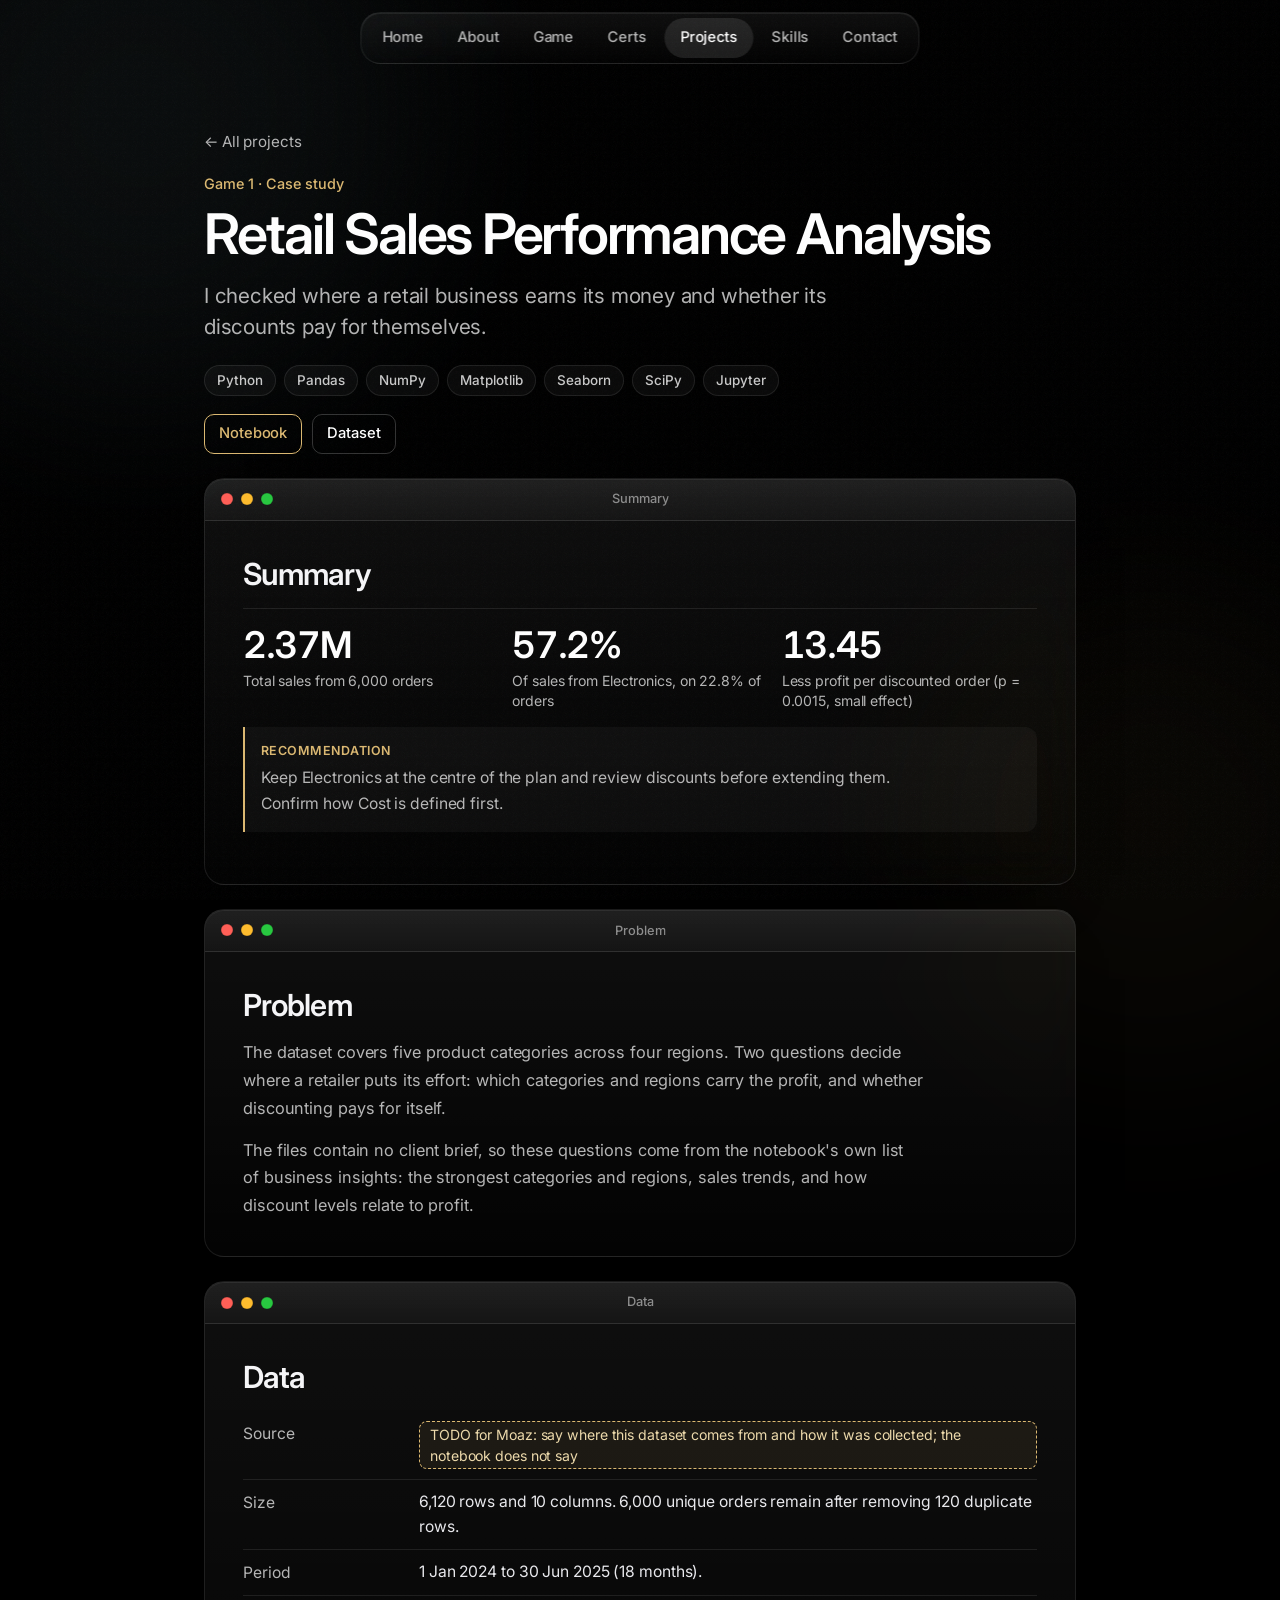
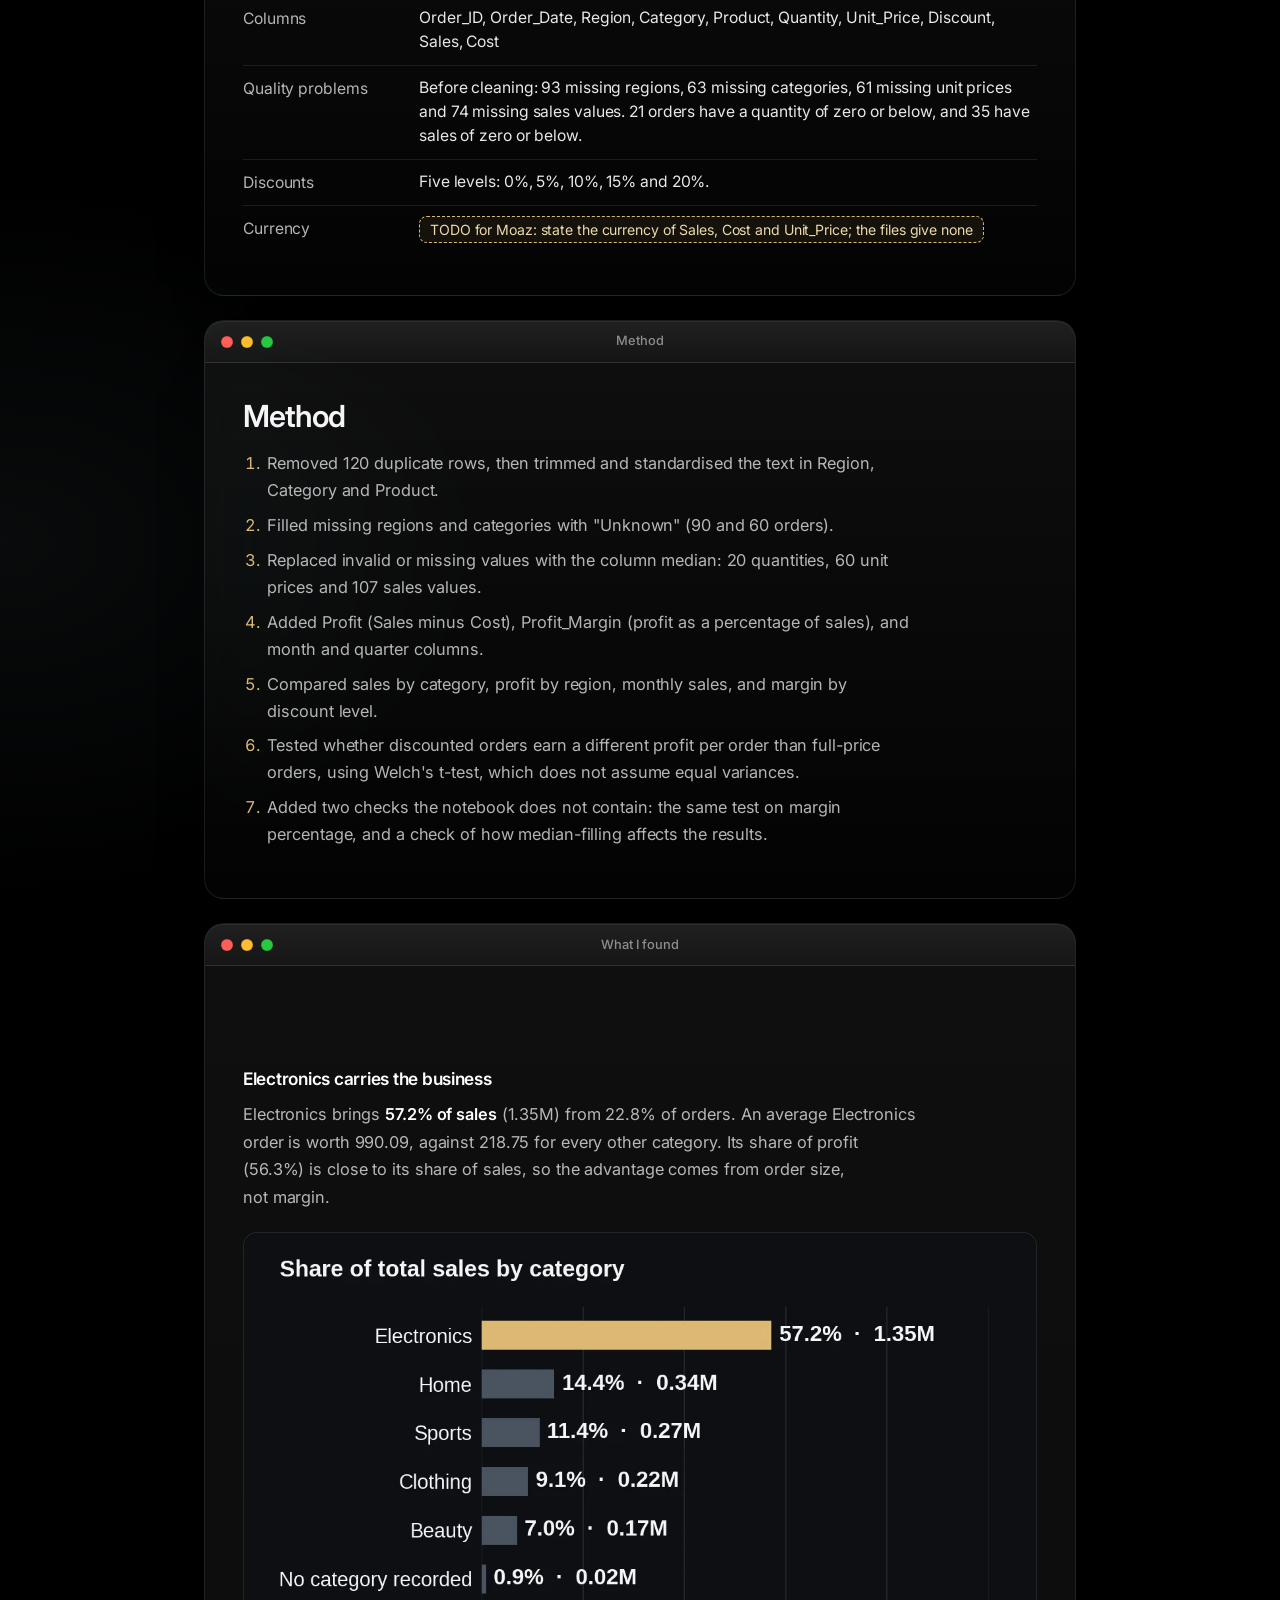
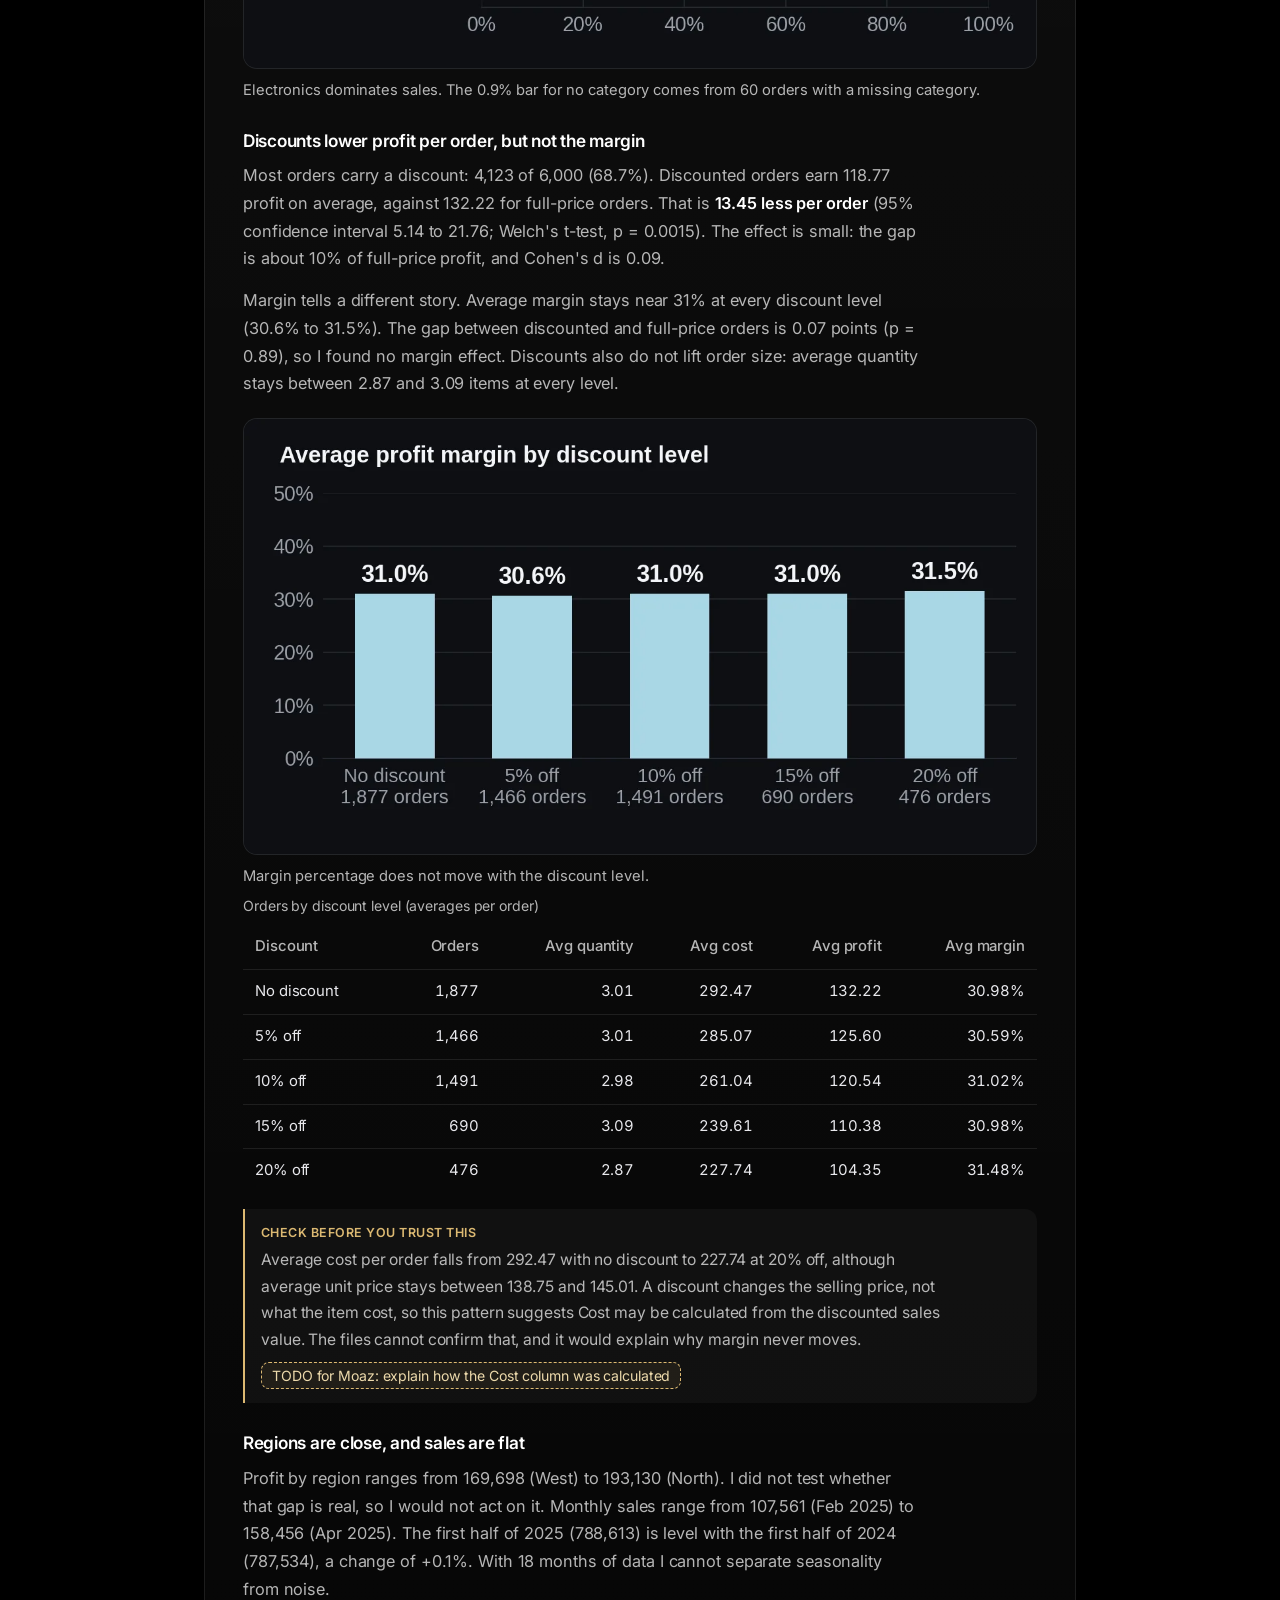
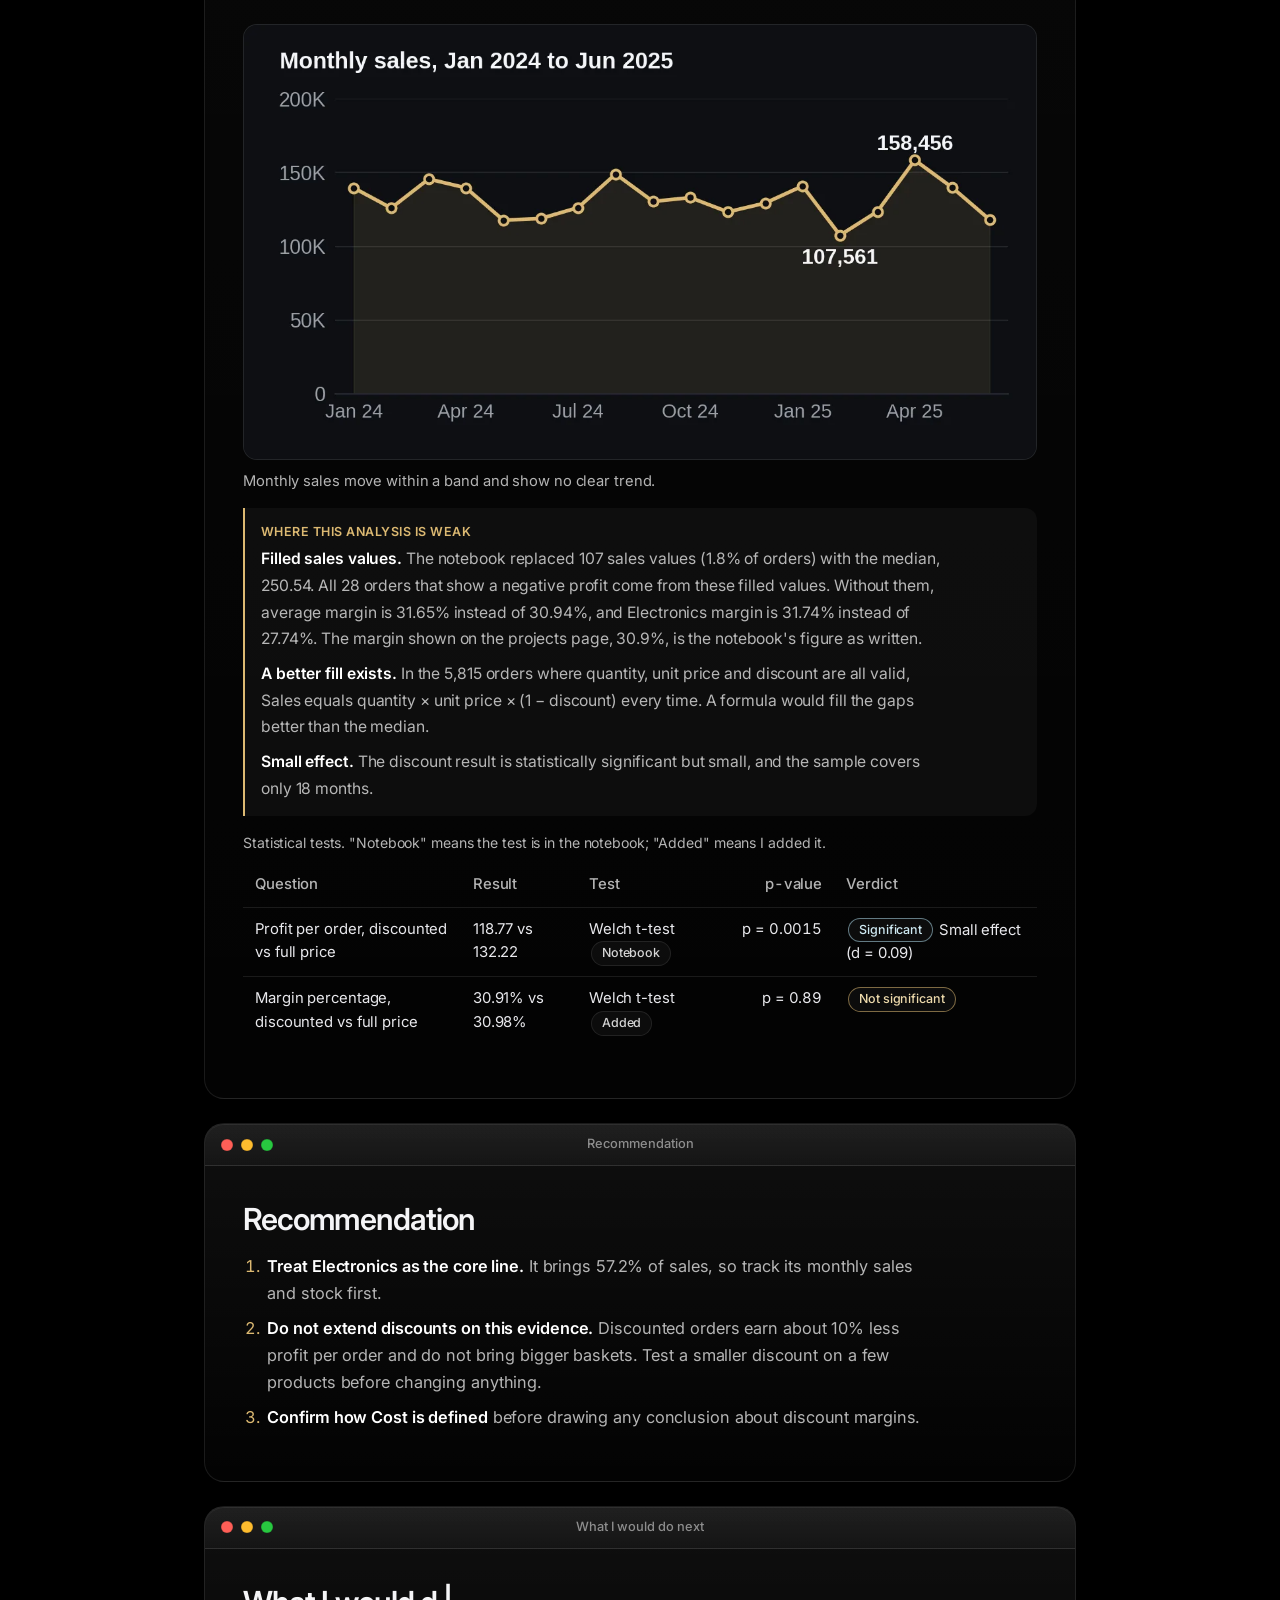
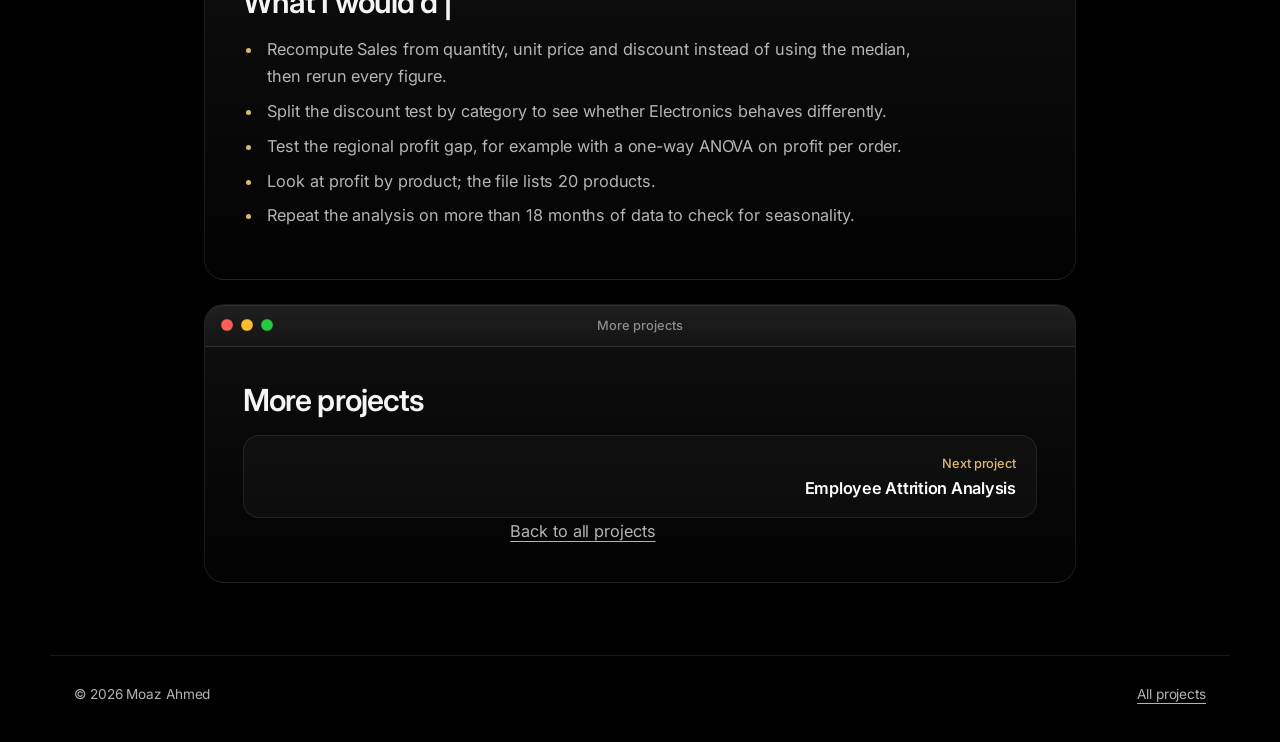
==== projects/01-retail-sales-performance-analysis/analysis.html @ f49a594f "Add files via upload" ====
<!DOCTYPE html>
<html lang="en">
<head>
<meta charset="utf-8">
<meta name="viewport" content="width=device-width, initial-scale=1, viewport-fit=cover">
<title>Retail Sales Performance Analysis | Moaz Ahmed</title>
<meta name="description" content="Case study: Retail Sales Performance Analysis. I checked where a retail business earns its money and whether its discounts pay for themselves.">
<meta name="theme-color" content="#000000">
<link rel="icon" href="data:image/svg+xml,<svg xmlns=%22http://www.w3.org/2000/svg%22 viewBox=%220 0 100 100%22><text y=%22.9em%22 font-size=%2290%22>♚</text></svg>">
<link rel="preconnect" href="https://fonts.googleapis.com"><link rel="preconnect" href="https://fonts.gstatic.com" crossorigin>
<link href="https://fonts.googleapis.com/css2?family=Inter:wght@400;500;600&display=swap" rel="stylesheet">
<link rel="stylesheet" href="../../assets/css/style.css?v=12"><link rel="stylesheet" href="../../assets/css/enhance.css?v=12"><link rel="stylesheet" href="../../assets/css/premium.css?v=12"><link rel="stylesheet" href="../../assets/css/projects.css?v=12">
</head>
<body class="cs-page">
<a class="skip" href="#main">Skip to content</a>
<div class="orb o1"></div><div class="orb o2"></div>
<nav class="glass" aria-label="Sections"><a href="../../index.html#top">Home</a><a href="../../index.html#about">About</a><a href="../../index.html#game">Game</a><a href="../../index.html#certs">Certs</a><a class="on" href="../../index.html#projects">Projects</a><a href="../../index.html#skills">Skills</a><a href="../../index.html#contact">Contact</a></nav>
<main id="main">
<section class="cs cs-head">
<a class="back" href="../../index.html#projects">← All projects</a>
<span class="mv">Game 1 · Case study</span>
<h1>Retail Sales Performance Analysis</h1>
<p class="lede">I checked where a retail business earns its money and whether its discounts pay for themselves.</p>
<div class="pills tools"><span class="pill">Python</span><span class="pill">Pandas</span><span class="pill">NumPy</span><span class="pill">Matplotlib</span><span class="pill">Seaborn</span><span class="pill">SciPy</span><span class="pill">Jupyter</span></div>
<div class="links"><a href="analysis.ipynb" download>Notebook</a><a href="data.csv" download="retail_sales_data.csv">Dataset</a></div>
</section>
<section class="cs"><div class="glass cs-panel" data-title="Summary"><h2>Summary</h2><div class="stats3"><div><b>2.37M</b><span>Total sales from 6,000 orders</span></div><div><b>57.2%</b><span>Of sales from Electronics, on 22.8% of orders</span></div><div><b>13.45</b><span>Less profit per discounted order (p = 0.0015, small effect)</span></div></div><div class="callout"><span class="lab">Recommendation</span><p>Keep Electronics at the centre of the plan and review discounts before extending them. Confirm how Cost is defined first.</p></div></div></section><section class="cs"><div class="glass cs-panel" data-title="Problem"><h2>Problem</h2>
<p>The dataset covers five product categories across four regions. Two questions decide where a retailer puts its effort: which categories and regions carry the profit, and whether discounting pays for itself.</p>
<p>The files contain no client brief, so these questions come from the notebook's own list of business insights: the strongest categories and regions, sales trends, and how discount levels relate to profit.</p></div></section><section class="cs"><div class="glass cs-panel" data-title="Data"><h2>Data</h2><dl class='facts'><dt>Source</dt><dd><span class="todo">TODO for Moaz: say where this dataset comes from and how it was collected; the notebook does not say</span></dd><dt>Size</dt><dd>6,120 rows and 10 columns. 6,000 unique orders remain after removing 120 duplicate rows.</dd><dt>Period</dt><dd>1 Jan 2024 to 30 Jun 2025 (18 months).</dd><dt>Columns</dt><dd>Order_ID, Order_Date, Region, Category, Product, Quantity, Unit_Price, Discount, Sales, Cost</dd><dt>Quality problems</dt><dd>Before cleaning: 93 missing regions, 63 missing categories, 61 missing unit prices and 74 missing sales values. 21 orders have a quantity of zero or below, and 35 have sales of zero or below.</dd><dt>Discounts</dt><dd>Five levels: 0%, 5%, 10%, 15% and 20%.</dd><dt>Currency</dt><dd><span class="todo">TODO for Moaz: state the currency of Sales, Cost and Unit_Price; the files give none</span></dd></dl></div></section><section class="cs"><div class="glass cs-panel" data-title="Method"><h2>Method</h2><ol><li>Removed 120 duplicate rows, then trimmed and standardised the text in Region, Category and Product.</li><li>Filled missing regions and categories with "Unknown" (90 and 60 orders).</li><li>Replaced invalid or missing values with the column median: 20 quantities, 60 unit prices and 107 sales values.</li><li>Added Profit (Sales minus Cost), Profit_Margin (profit as a percentage of sales), and month and quarter columns.</li><li>Compared sales by category, profit by region, monthly sales, and margin by discount level.</li><li>Tested whether discounted orders earn a different profit per order than full-price orders, using Welch's t-test, which does not assume equal variances.</li><li>Added two checks the notebook does not contain: the same test on margin percentage, and a check of how median-filling affects the results.</li></ol></div></section><section class="cs"><div class="glass cs-panel" data-title="What I found"><h2>What I found</h2>
<h3>Electronics carries the business</h3>
<p>Electronics brings <strong>57.2% of sales</strong> (1.35M) from 22.8% of orders. An average Electronics order is worth 990.09, against 218.75 for every other category. Its share of profit (56.3%) is close to its share of sales, so the advantage comes from order size, not margin.</p>
<figure class="shot"><img src="../../assets/img/projects/retail-sales/sales-by-category.webp" width="1200" height="660" alt="Horizontal bar chart of share of total sales by category: Electronics 57.2%, Home 14.4%, Sports 11.4%, Clothing 9.1%, Beauty 7.0%, no category recorded 0.9%." loading="lazy"><figcaption>Electronics dominates sales. The 0.9% bar for no category comes from 60 orders with a missing category.</figcaption></figure>
<h3>Discounts lower profit per order, but not the margin</h3>
<p>Most orders carry a discount: 4,123 of 6,000 (68.7%). Discounted orders earn 118.77 profit on average, against 132.22 for full-price orders. That is <strong>13.45 less per order</strong> (95% confidence interval 5.14 to 21.76; Welch's t-test, p = 0.0015). The effect is small: the gap is about 10% of full-price profit, and Cohen's d is 0.09.</p>
<p>Margin tells a different story. Average margin stays near 31% at every discount level (30.6% to 31.5%). The gap between discounted and full-price orders is 0.07 points (p = 0.89), so I found no margin effect. Discounts also do not lift order size: average quantity stays between 2.87 and 3.09 items at every level.</p>
<figure class="shot"><img src="../../assets/img/projects/retail-sales/margin-by-discount.webp" width="1200" height="660" alt="Bar chart of average profit margin by discount level, all close to 31%: no discount 31.0%, 5% off 30.6%, 10% off 31.0%, 15% off 31.0%, 20% off 31.5%." loading="lazy"><figcaption>Margin percentage does not move with the discount level.</figcaption></figure>
<div class="tw"><table><caption>Orders by discount level (averages per order)</caption><thead><tr><th class="">Discount</th><th class="n">Orders</th><th class="n">Avg quantity</th><th class="n">Avg cost</th><th class="n">Avg profit</th><th class="n">Avg margin</th></tr></thead><tbody><tr><td class="">No discount</td><td class="n">1,877</td><td class="n">3.01</td><td class="n">292.47</td><td class="n">132.22</td><td class="n">30.98%</td></tr><tr><td class="">5% off</td><td class="n">1,466</td><td class="n">3.01</td><td class="n">285.07</td><td class="n">125.60</td><td class="n">30.59%</td></tr><tr><td class="">10% off</td><td class="n">1,491</td><td class="n">2.98</td><td class="n">261.04</td><td class="n">120.54</td><td class="n">31.02%</td></tr><tr><td class="">15% off</td><td class="n">690</td><td class="n">3.09</td><td class="n">239.61</td><td class="n">110.38</td><td class="n">30.98%</td></tr><tr><td class="">20% off</td><td class="n">476</td><td class="n">2.87</td><td class="n">227.74</td><td class="n">104.35</td><td class="n">31.48%</td></tr></tbody></table></div>
<div class="callout"><span class="lab">Check before you trust this</span><p>Average cost per order falls from 292.47 with no discount to 227.74 at 20% off, although average unit price stays between 138.75 and 145.01. A discount changes the selling price, not what the item cost, so this pattern suggests Cost may be calculated from the discounted sales value. The files cannot confirm that, and it would explain why margin never moves.</p><p><span class="todo">TODO for Moaz: explain how the Cost column was calculated</span></p></div>
<h3>Regions are close, and sales are flat</h3>
<p>Profit by region ranges from 169,698 (West) to 193,130 (North). I did not test whether that gap is real, so I would not act on it. Monthly sales range from 107,561 (Feb 2025) to 158,456 (Apr 2025). The first half of 2025 (788,613) is level with the first half of 2024 (787,534), a change of +0.1%. With 18 months of data I cannot separate seasonality from noise.</p>
<figure class="shot"><img src="../../assets/img/projects/retail-sales/monthly-sales.webp" width="1200" height="660" alt="Line chart of monthly sales from January 2024 to June 2025. Sales move between 107,561 in February 2025 and 158,456 in April 2025, with no steady upward or downward trend." loading="lazy"><figcaption>Monthly sales move within a band and show no clear trend.</figcaption></figure>
<div class="callout"><span class="lab">Where this analysis is weak</span><p><strong>Filled sales values.</strong> The notebook replaced 107 sales values (1.8% of orders) with the median, 250.54. All 28 orders that show a negative profit come from these filled values. Without them, average margin is 31.65% instead of 30.94%, and Electronics margin is 31.74% instead of 27.74%. The margin shown on the projects page, 30.9%, is the notebook's figure as written.</p><p><strong>A better fill exists.</strong> In the 5,815 orders where quantity, unit price and discount are all valid, Sales equals quantity × unit price × (1 − discount) every time. A formula would fill the gaps better than the median.</p><p><strong>Small effect.</strong> The discount result is statistically significant but small, and the sample covers only 18 months.</p></div>
<div class="tw"><table><caption>Statistical tests. "Notebook" means the test is in the notebook; "Added" means I added it.</caption><thead><tr><th>Question</th><th>Result</th><th>Test</th><th class="n">p-value</th><th>Verdict</th></tr></thead><tbody><tr><td>Profit per order, discounted vs full price</td><td>118.77 vs 132.22</td><td>Welch t-test <span class='badge'>Notebook</span></td><td class='n'>p = 0.0015</td><td><span class="badge ok">Significant</span> Small effect (d = 0.09)</td></tr><tr><td>Margin percentage, discounted vs full price</td><td>30.91% vs 30.98%</td><td>Welch t-test <span class='badge'>Added</span></td><td class='n'>p = 0.89</td><td><span class="badge no">Not significant</span> </td></tr></tbody></table></div></div></section><section class="cs"><div class="glass cs-panel" data-title="Recommendation"><h2>Recommendation</h2><ol><li><strong>Treat Electronics as the core line.</strong> It brings 57.2% of sales, so track its monthly sales and stock first.</li><li><strong>Do not extend discounts on this evidence.</strong> Discounted orders earn about 10% less profit per order and do not bring bigger baskets. Test a smaller discount on a few products before changing anything.</li><li><strong>Confirm how Cost is defined</strong> before drawing any conclusion about discount margins.</li></ol></div></section><section class="cs"><div class="glass cs-panel" data-title="What I would do next"><h2>What I would do next</h2><ul><li>Recompute Sales from quantity, unit price and discount instead of using the median, then rerun every figure.</li><li>Split the discount test by category to see whether Electronics behaves differently.</li><li>Test the regional profit gap, for example with a one-way ANOVA on profit per order.</li><li>Look at profit by product; the file lists 20 products.</li><li>Repeat the analysis on more than 18 months of data to check for seasonality.</li></ul></div></section><section class="cs"><div class="glass cs-panel" data-title="More projects"><h2>More projects</h2><div class="pn"><a class="next solo" href="../02-employee-attrition-analysis/analysis.html"><small>Next project</small><b>Employee Attrition Analysis</b></a></div><p class="pn-all"><a href="../../index.html#projects">Back to all projects</a></p></div></section></main>
<footer><span>© 2026 Moaz Ahmed</span><a href="../../index.html#projects">All projects</a></footer>
<script src="../../assets/js/premium.js?v=12"></script>
<script src="../../assets/js/windows.js?v=12"></script>
</body>
</html>
---- assets/css/style.css ----
﻿:root{--cy:#06b6d4;--go:#f59e0b;--tx:#fff;--mut:rgba(255,255,255,.62);box-sizing:border-box;color-scheme:dark;padding-top:env(safe-area-inset-top,0px);padding-bottom:env(safe-area-inset-bottom,0px)}
*,*::before,*::after{box-sizing:inherit}
html{scroll-behavior:smooth;scroll-padding-top:90px}
body{margin:0;background:#000;color:var(--tx);font-family:'Space Grotesk','Segoe UI',system-ui,sans-serif;line-height:1.6;overflow-x:hidden}
a{color:inherit}
:focus-visible{outline:2px solid var(--cy);outline-offset:3px}
.orb{position:fixed;border-radius:50%;filter:blur(110px);opacity:.28;z-index:-1;pointer-events:none}
.o1{width:46vmax;height:46vmax;background:var(--cy);top:-14vmax;left:-12vmax;animation:drift 22s ease-in-out infinite alternate}
.o2{width:40vmax;height:40vmax;background:var(--go);bottom:-14vmax;right:-10vmax;opacity:.2;animation:drift 26s ease-in-out infinite alternate-reverse}
@keyframes drift{to{transform:translate(9vmax,7vmax) scale(1.15)}}
.glass{background:rgba(255,255,255,.03);-webkit-backdrop-filter:blur(16px);backdrop-filter:blur(16px);border:1px solid rgba(255,255,255,.1);border-radius:16px}
nav{position:fixed;top:calc(12px + env(safe-area-inset-top,0px));left:50%;transform:translateX(-50%);z-index:10;display:flex;gap:4px;padding:6px;max-width:calc(100% - 20px);overflow-x:auto}
nav a{text-decoration:none;font-size:.9rem;padding:8px 14px;border-radius:10px;color:var(--mut);white-space:nowrap;transition:background .2s,color .2s}
nav a:hover{background:rgba(255,255,255,.08);color:#fff}
section{max-width:1100px;margin:0 auto;padding:110px 20px 30px}
h2{font-size:clamp(1.8rem,4vw,2.6rem);margin:0 0 28px;font-weight:700}
.gold{background:linear-gradient(100deg,#fff3c4,var(--go) 45%,#b45309);-webkit-background-clip:text;background-clip:text;color:transparent}
.cyan{background:linear-gradient(100deg,#e0fbff,var(--cy) 50%,#0e7490);-webkit-background-clip:text;background-clip:text;color:transparent}
/* hero */
#top{min-height:100vh;min-height:100svh;display:grid;grid-template-columns:1.1fr .9fr;align-items:center;gap:20px}
h1{font-size:clamp(2.2rem,5.4vw,4.2rem);line-height:1.08;margin:0 0 18px;font-weight:700;letter-spacing:-.02em}
h1 small{display:block;font-size:.42em;font-weight:400;color:var(--mut);letter-spacing:0;margin-top:14px;line-height:1.4}
.sub{color:var(--mut);max-width:46ch;margin:0 0 30px}
.btns{display:flex;gap:14px;flex-wrap:wrap}
.btn{position:relative;overflow:hidden;display:inline-block;text-decoration:none;padding:14px 26px;border-radius:14px;font-weight:500;background:rgba(255,255,255,.04);-webkit-backdrop-filter:blur(16px);backdrop-filter:blur(16px);border:1px solid var(--cy);box-shadow:0 0 22px rgba(6,182,212,.35);transition:box-shadow .25s,transform .25s;cursor:pointer;color:#fff;font:inherit;font-weight:500}
.btn.g{border-color:var(--go);box-shadow:0 0 22px rgba(245,158,11,.35)}
.btn:hover{transform:translateY(-2px);box-shadow:0 0 34px rgba(6,182,212,.6)}
.btn.g:hover{box-shadow:0 0 34px rgba(245,158,11,.6)}
.rip{position:absolute;border-radius:50%;background:rgba(255,255,255,.35);transform:scale(0);animation:rip .6s ease-out forwards;pointer-events:none}
@keyframes rip{to{transform:scale(4);opacity:0}}
.stage{height:min(440px,80vw);perspective:900px;display:grid;place-items:center}
.obj{position:relative;width:180px;height:180px;transform-style:preserve-3d;animation:spin 16s linear infinite}
@keyframes spin{from{transform:rotateX(-18deg) rotateY(0)}to{transform:rotateX(-18deg) rotateY(360deg)}}
.fc{position:absolute;inset:0;border:1px solid rgba(6,182,212,.7);background:linear-gradient(135deg,rgba(6,182,212,.08),transparent);box-shadow:inset 0 0 30px rgba(6,182,212,.25),0 0 20px rgba(6,182,212,.15);background-image:linear-gradient(rgba(6,182,212,.25) 1px,transparent 1px),linear-gradient(90deg,rgba(6,182,212,.25) 1px,transparent 1px);background-size:30px 30px}
.fc:nth-child(1){transform:translateZ(90px)}.fc:nth-child(2){transform:rotateY(180deg) translateZ(90px)}.fc:nth-child(3){transform:rotateY(90deg) translateZ(90px)}.fc:nth-child(4){transform:rotateY(-90deg) translateZ(90px)}.fc:nth-child(5){transform:rotateX(90deg) translateZ(90px)}.fc:nth-child(6){transform:rotateX(-90deg) translateZ(90px)}
.k{position:absolute;inset:0;display:grid;place-items:center;font-size:150px;line-height:1;color:var(--go);text-shadow:0 0 30px rgba(245,158,11,.8);animation:bob 4s ease-in-out infinite}
.k:nth-of-type(n){}
.k.a{transform:translateZ(-8px)}.k.b{transform:translateZ(0)}.k.c{transform:translateZ(8px)}
.k.a,.k.c{opacity:.55}
.ring{position:absolute;left:-60px;top:-60px;width:300px;height:300px;border-radius:50%;border:2px solid var(--go);box-shadow:0 0 20px rgba(245,158,11,.5),inset 0 0 20px rgba(245,158,11,.3);transform:rotateX(75deg) translateZ(-10px)}
.ring.two{left:-30px;top:-30px;width:240px;height:240px;border-color:var(--cy);box-shadow:0 0 20px rgba(6,182,212,.5);transform:rotateY(70deg)}
@keyframes bob{50%{translate:0 -10px}}
/* about */
.about{padding:38px;display:grid;grid-template-columns:1fr 1fr;gap:34px}
.about p{margin:0 0 14px;color:var(--mut)}
.about strong{color:#fff;font-weight:500}
.stats{display:grid;gap:14px;align-content:start}
.stat{padding:16px 18px;border-left:2px solid var(--go);background:rgba(255,255,255,.03);border-radius:0 12px 12px 0}
.stat b{display:block;font-weight:500}.stat span{color:var(--mut);font-size:.92rem}
/* cert */
.certs{display:grid;grid-template-columns:repeat(auto-fit,minmax(290px,1fr));gap:22px}
.tilt{transform-style:preserve-3d;transition:transform .15s ease-out;will-change:transform;position:relative;overflow:hidden}
.tilt.leave{transition:transform .5s ease}
.tilt::after{content:"";position:absolute;inset:0;pointer-events:none;background:radial-gradient(circle at var(--mx,50%) var(--my,50%),rgba(255,255,255,.16),transparent 55%);opacity:0;transition:opacity .3s}
.tilt:hover::after{opacity:1}
.holo{padding:30px;min-height:230px}
.holo::before{content:"";position:absolute;inset:0;background:conic-gradient(from var(--ang,0deg) at var(--mx,50%) var(--my,50%),rgba(6,182,212,.22),rgba(245,158,11,.22),rgba(217,70,239,.18),rgba(6,182,212,.22));mix-blend-mode:screen;opacity:.75;pointer-events:none}
.holo>*{position:relative;transform:translateZ(30px)}
.holo h3{margin:10px 0 6px;font-size:1.4rem}.holo p{margin:0 0 14px;color:var(--mut)}
.seal{font-size:2.2rem}
.tag{display:inline-block;font-size:.8rem;padding:3px 12px;border-radius:99px;border:1px solid rgba(255,255,255,.25)}
/* projects */
.grid{display:grid;grid-template-columns:repeat(auto-fit,minmax(300px,1fr));gap:24px;perspective:1200px}
.card{padding:26px;display:flex;flex-direction:column;gap:12px}
.card>*{transform:translateZ(24px)}
.card h3{margin:0;font-size:1.25rem}.card p{margin:0;color:var(--mut);font-size:.95rem;flex:1}
.mv{font-size:.85rem;color:var(--go)}
.pills{display:flex;flex-wrap:wrap;gap:8px}
.pill{font-size:.78rem;padding:4px 12px;border-radius:99px;color:#a5f3fc;border:1px solid rgba(6,182,212,.6);box-shadow:0 0 12px rgba(6,182,212,.35),inset 0 0 8px rgba(6,182,212,.15)}
.links{display:flex;gap:16px;font-size:.92rem}
.links a{color:var(--go);text-underline-offset:4px}
.pj{grid-template-columns:repeat(auto-fit,minmax(min(100%,440px),1fr))}
.hero-kpi{display:flex;align-items:baseline;gap:12px}.hero-kpi b{font-size:2.6rem;line-height:1;font-weight:700;background:linear-gradient(100deg,#fff3c4,var(--go));-webkit-background-clip:text;background-clip:text;color:transparent}.hero-kpi span{color:var(--mut);font-size:.9rem}
.mini{display:grid;grid-template-columns:repeat(3,1fr);gap:8px;padding:12px 0;border-block:1px solid rgba(255,255,255,.08)}.mini div{display:grid}.mini b{font-weight:500}.mini span{font-size:.75rem;color:var(--mut)}
.metrics{display:flex;gap:12px;margin-top:30px;flex-wrap:wrap}.metrics .glass{padding:12px 18px;display:grid;min-width:130px}.metrics b{font-size:1.5rem;line-height:1.2}.metrics span{font-size:.78rem;color:var(--mut)}
#bar{position:fixed;top:0;left:0;height:2px;width:0;background:linear-gradient(90deg,var(--cy),var(--go));z-index:20;box-shadow:0 0 10px var(--cy)}
nav a.on{background:rgba(6,182,212,.14);color:#fff}
.stage canvas{width:100%;height:100%;display:block}.stage.three .obj{display:none}
#spot{position:fixed;width:640px;height:640px;left:0;top:0;margin:-320px 0 0 -320px;background:radial-gradient(circle,rgba(6,182,212,.11),transparent 62%);pointer-events:none;z-index:-1}
.card::before{content:"";position:absolute;inset:0;border-radius:inherit;padding:1px;background:radial-gradient(260px circle at var(--mx,50%) var(--my,50%),var(--cy),rgba(245,158,11,.7) 45%,transparent 75%);-webkit-mask:linear-gradient(#000 0 0) content-box,linear-gradient(#000 0 0);-webkit-mask-composite:xor;mask:linear-gradient(#000 0 0) content-box exclude,linear-gradient(#000 0 0);opacity:0;transition:opacity .3s;pointer-events:none}.card:hover::before{opacity:1}
.chart{display:grid;gap:6px}.chart h4{margin:0 0 2px;font-size:.78rem;font-weight:400;color:var(--mut)}
.bar{display:grid;grid-template-columns:86px 1fr 40px;gap:8px;align-items:center;font-size:.78rem;color:var(--mut)}.bar u{display:block;height:6px;border-radius:9px;background:rgba(255,255,255,.07);text-decoration:none;overflow:hidden}.bar u i{display:block;height:100%;width:0;border-radius:9px;background:linear-gradient(90deg,var(--cy),var(--go));box-shadow:0 0 10px rgba(6,182,212,.6);transition:width 1.1s cubic-bezier(.2,.8,.2,1)}.bar b{color:#fff;font-weight:500;text-align:right}
.marq{overflow:hidden;margin-top:30px;border-block:1px solid rgba(255,255,255,.08);padding:16px 0;-webkit-mask:linear-gradient(90deg,transparent,#000 12%,#000 88%,transparent);mask:linear-gradient(90deg,transparent,#000 12%,#000 88%,transparent)}.track{display:flex;width:max-content;animation:mq 40s linear infinite}.track span{padding:0 22px;color:var(--mut);font-size:1.05rem;white-space:nowrap}.track i{font-style:normal;color:var(--go);margin-left:44px}@keyframes mq{to{transform:translateX(-50%)}}
.bwrap{display:grid;grid-template-columns:1.25fr .75fr;gap:28px;align-items:center}
.bstage{perspective:1200px;padding:40px 0 10px;--rx:38deg;--rz:-20deg}
.board3d{display:grid;grid-template-columns:repeat(8,1fr);aspect-ratio:8/3;width:min(100%,600px);margin:auto;transform:rotateX(var(--rx)) rotateZ(var(--rz));transform-style:preserve-3d;transition:transform .25s ease-out;border:1px solid rgba(255,255,255,.18);box-shadow:0 60px 80px -30px rgba(6,182,212,.35),0 0 0 8px rgba(255,255,255,.03)}
.sqr{position:relative;transform-style:preserve-3d;background:rgba(255,255,255,.012)}.sqr.d{background:rgba(255,255,255,.075)}.sqr.sel{background:rgba(6,182,212,.3);box-shadow:inset 0 0 20px var(--cy)}
.pc{position:absolute;inset:0;display:grid;place-items:center;background:none;border:0;cursor:pointer;font-size:clamp(1.6rem,5.2vw,3.1rem);line-height:1;transform-origin:50% 75%;transform:translateZ(2px) rotateZ(calc(-1*var(--rz))) rotateX(calc(-1*var(--rx)));transition:filter .2s,translate .2s;filter:drop-shadow(0 0 10px currentColor)}.pc:hover,.pc:focus-visible{translate:0 -8px;filter:drop-shadow(0 0 20px currentColor)}
.pc.pa{color:#cbd5e1}.pc.kb{color:var(--cy)}.pc.rq{color:#fde68a}.pc.kg{color:var(--go)}
.binfo{padding:28px}.binfo h3{margin:12px 0 8px;font-size:1.35rem}.binfo p{color:var(--mut);margin:0 0 18px}.leg{list-style:none;padding:0;margin:0 0 14px;display:grid;gap:8px;font-size:.88rem;color:var(--mut)}.leg i{font-style:normal;font-size:1.2rem;margin-right:10px}.binfo small{color:var(--mut)}
@media(max-width:800px){.bwrap{grid-template-columns:1fr}.bar{grid-template-columns:76px 1fr 38px}}
/* skills */
.rank{display:grid;grid-template-columns:110px 1fr;gap:16px;align-items:center;margin-bottom:14px}
.rank h3{margin:0;font-size:1rem;font-weight:500;color:var(--mut)}
.row{display:flex;flex-wrap:wrap;gap:12px}
.sq{flex:1 1 150px;max-width:230px;padding:16px;text-align:center;min-height:104px;display:grid;align-content:center;gap:2px;border-radius:12px}
.sq .p{font-size:2rem;line-height:1;filter:drop-shadow(0 0 10px currentColor)}
.sq span{font-size:.9rem}
.sq.l{background:rgba(255,255,255,.06)}
.pawn .p{color:#cbd5e1}.kn .p{color:var(--cy)}.rk .p{color:#fde68a}.kg .p{color:var(--go)}
.board{perspective:1300px}
.board .in{transform:rotateX(14deg);transform-style:preserve-3d}
/* contact */
.contact{max-width:640px;margin:0 auto;padding:34px}
.f{position:relative;margin-bottom:22px}
.f input,.f textarea{width:100%;background:rgba(255,255,255,.04);border:1px solid rgba(255,255,255,.14);border-radius:12px;padding:20px 14px 8px;color:#fff;font:inherit;resize:vertical}
.f textarea{min-height:120px}
.f label{position:absolute;left:14px;top:14px;color:var(--mut);pointer-events:none;transition:all .18s}
.f input:focus,.f textarea:focus{border-color:var(--cy);outline:none;box-shadow:0 0 0 3px rgba(6,182,212,.2)}
.f input:focus+label,.f input:not(:placeholder-shown)+label,.f textarea:focus+label,.f textarea:not(:placeholder-shown)+label{top:4px;font-size:.72rem;color:var(--cy)}
.soc{display:flex;justify-content:center;gap:22px;margin-top:26px;flex-wrap:wrap}
.soc a{color:var(--mut);text-underline-offset:4px}.soc a:hover{color:var(--go)}
footer{text-align:center;color:var(--mut);padding:50px 20px calc(40px + env(safe-area-inset-bottom,0px));font-size:.85rem}
@media(max-width:800px){#top{grid-template-columns:1fr;padding-top:100px;text-align:left}.about{grid-template-columns:1fr;padding:26px}.rank{grid-template-columns:1fr;gap:8px}.stage{order:-1;height:340px;transform:scale(.8)}}
@media(prefers-reduced-motion:reduce){*{animation:none!important;transition:none!important}}
/* extras */
.pgn{font-size:.82rem;color:var(--go);letter-spacing:.02em;opacity:.9}.pgn b{color:var(--cy);text-shadow:0 0 10px var(--cy)}
.cimg img{width:100%;display:block;border-radius:10px;border:1px solid rgba(255,255,255,.2);margin-bottom:14px;box-shadow:0 14px 34px rgba(0,0,0,.6)}
.links a{transition:color .2s}.links a:hover{color:var(--cy)}

/* v2 */
.skip{position:absolute;left:-999px;top:8px}.skip:focus{left:12px;z-index:30;background:#000;color:#fff;padding:8px 14px;border-radius:8px;border:1px solid var(--cy)}
.tl{font-size:clamp(1.05rem,2.2vw,1.4rem);font-weight:500;margin:0 0 8px}.mut2{color:var(--mut);font-size:.92rem;margin:0 0 16px}
.hl{display:flex;flex-wrap:wrap;gap:22px;margin-top:22px;font-size:.95rem}.hl a,.soc button{color:var(--mut);text-underline-offset:4px;background:none;border:0;font:inherit;cursor:pointer;text-decoration:underline}.hl a:hover,.soc button:hover{color:var(--go)}
.me{width:100%;aspect-ratio:4/3;object-fit:cover;object-position:50% 25%;border-radius:14px;border:1px solid rgba(255,255,255,.15);margin-bottom:18px;display:block}
.holo::before{opacity:.35}.pill{box-shadow:none}.rip,.pgn{display:none}
.links{flex-wrap:wrap;gap:10px}.links a{text-decoration:none;color:#fff;border:1px solid rgba(255,255,255,.2);padding:7px 14px;border-radius:10px;font-size:.88rem}.links a:first-child{border-color:var(--go);color:var(--go)}.links a:hover{border-color:var(--cy);color:var(--cy)}
.mini span,.chart h4,.bar{font-size:.85rem}.bar{grid-template-columns:100px 1fr 44px}
@media(max-width:800px){.stage{order:0;height:230px;transform:none}}
.binfo p { min-height: 48px; }

.binfo { min-height: 290px; }
---- assets/css/enhance.css ----
/* v3 enhancements */
body::after{content:"";position:fixed;inset:0;z-index:40;pointer-events:none;opacity:.035;background-image:url("data:image/svg+xml,%3Csvg xmlns='http://www.w3.org/2000/svg' width='160' height='160'%3E%3Cfilter id='n'%3E%3CfeTurbulence baseFrequency='.9' numOctaves='2'/%3E%3C/filter%3E%3Crect width='160' height='160' filter='url(%23n)'/%3E%3C/svg%3E")}
#bar{min-width:14px}
body.lock{overflow:hidden}
#intro{position:fixed;inset:0;z-index:100;background:#000;display:grid;place-content:center;justify-items:center;gap:6px;transition:opacity .7s,visibility .7s}#intro.out{opacity:0;visibility:hidden}
#intro span{font-size:96px;line-height:1;color:var(--go);text-shadow:0 0 40px var(--go);animation:hop 1.1s cubic-bezier(.3,1.6,.5,1) both}#intro b{font-weight:400;color:var(--mut);letter-spacing:.3em;animation:hin .8s .5s both}
@keyframes hop{from{transform:translate(-90px,50px) scale(.6);opacity:0}to{transform:none;opacity:1}}
@keyframes hin{from{opacity:0;filter:blur(12px);letter-spacing:.14em}to{opacity:1;filter:none}}
#top{position:relative}#top .btns{animation:hin 1s 1.7s both}
.floor{position:absolute;z-index:-1;left:50%;bottom:0;width:130vw;height:58%;margin-left:-65vw;background:repeating-conic-gradient(rgba(6,182,212,.28) 0 25%,rgba(245,158,11,.08) 0 50%) 0 0/90px 90px;transform:perspective(520px) rotateX(64deg);transform-origin:50% 100%;-webkit-mask:linear-gradient(transparent,#000 85%);mask:linear-gradient(transparent,#000 85%);animation:slide 6s linear infinite}
@keyframes slide{to{background-position:0 90px}}
@media(pointer:fine){*{cursor:none!important}}
#cur{position:fixed;left:-18px;top:-18px;width:36px;height:36px;border-radius:50%;border:1.5px solid var(--go);z-index:90;pointer-events:none;opacity:0;transition:opacity .3s,width .2s,height .2s,margin .2s,background .2s}#cur.on{opacity:.9}#cur.big{width:58px;height:58px;margin:-11px 0 0 -11px;background:rgba(245,158,11,.12)}
.mv{font-size:.9rem;letter-spacing:.02em}.mv b{color:var(--cy);font-weight:700}
.gr{display:grid;grid-template-columns:minmax(0,1fr) minmax(0,1fr);gap:clamp(22px,4vw,50px);padding:clamp(20px,3vw,38px);align-items:center}
.gb{display:grid;grid-template-columns:repeat(8,1fr);width:100%;max-width:500px;margin:auto;border-radius:10px;overflow:hidden;box-shadow:0 0 0 1px rgba(255,255,255,.2),0 40px 80px -20px rgba(6,182,212,.4)}
.gs{aspect-ratio:1;display:grid;place-items:center;background:rgba(255,255,255,.07);position:relative}.gs.d{background:rgba(6,182,212,.3)}.gs.lm{box-shadow:inset 0 0 0 100px rgba(245,158,11,.32)}
.gp{font:clamp(1.6rem,5.4vw,3rem)/1 "Segoe UI Symbol","Noto Sans Symbols 2","DejaVu Sans",serif;transition:transform .3s}.gp.w{color:#e0fbff;text-shadow:0 0 14px var(--cy),0 2px 2px #000}.gp.b{color:var(--go);text-shadow:0 0 14px rgba(245,158,11,.8),0 2px 2px #000}
.gt{margin:0 0 6px;font-size:1.05rem}#gc{min-height:3.2em;margin:0 0 14px;color:var(--go)}
.ctl{display:flex;align-items:center;gap:8px}.ctl button{width:46px;height:40px;border-radius:10px;border:1px solid rgba(255,255,255,.2);background:rgba(255,255,255,.05);color:#fff;font-size:1rem;cursor:pointer}.ctl button:hover{border-color:var(--cy);box-shadow:0 0 14px rgba(6,182,212,.4)}#cap{margin-left:auto;color:var(--mut)}
.moves{list-style:none;padding:0;margin:16px 0;display:flex;flex-wrap:wrap;gap:2px 3px;max-height:124px;overflow:auto;font-size:.88rem}.moves .n{color:var(--mut);padding:3px 0 3px 6px}.moves button{font:inherit;color:#fff;background:none;border:0;border-radius:6px;padding:3px 7px;cursor:pointer}.moves button:hover{background:rgba(255,255,255,.08)}.moves button.on{background:var(--go);color:#000;font-weight:700}
.note{color:var(--mut);font-size:.85rem;margin:0}
@media(max-width:800px){.gr{grid-template-columns:1fr}.floor{height:40%}}

.gb .gs{background:var(--l,rgba(255,255,255,.07))}.gb .gs.d{background:var(--d,rgba(6,182,212,.3))}
.gb[data-t=classic]{--l:#eeeed2;--d:#769656}.gb[data-t=walnut]{--l:#f0d9b5;--d:#b58863}
.gb[data-t] .gp.w{color:#fff;text-shadow:0 0 1px #000,0 1px 2px #000}.gb[data-t] .gp.b{color:#141414;text-shadow:0 0 1px rgba(255,255,255,.35)}.gb[data-t] .gs.lm{box-shadow:inset 0 0 0 100px rgba(255,226,80,.45)}
.mg{margin:4px 0 14px}.mgh{display:flex;justify-content:space-between;font-size:.82rem;color:var(--mut);margin-bottom:4px}.mgh b{color:var(--go);font-weight:500}#mg svg{width:100%;height:auto;display:block}
.sw{display:flex;gap:8px;margin:0 0 14px}.sw button{font:inherit;font-size:.8rem;color:var(--mut);background:none;border:1px solid rgba(255,255,255,.18);border-radius:99px;padding:4px 14px;cursor:pointer}.sw button:hover{color:#fff}.sw button.on{color:#000;background:var(--cy);border-color:var(--cy)}
.card p.ins{flex:none;color:#fff;border-left:2px solid var(--cy);padding-left:12px;font-size:.92rem}.ins b{color:var(--cy);font-weight:700;margin-right:6px}

/* v5: 3D world */
#gl{position:fixed;inset:0;width:100%;height:100%;z-index:-2;display:block}
.floor{display:none}.stage{opacity:0;pointer-events:none}
body::before{content:"";position:fixed;inset:0;z-index:-1;pointer-events:none;background:linear-gradient(90deg,rgba(0,0,0,.7),rgba(0,0,0,.12) 62%,transparent),radial-gradient(ellipse at 50% 50%,transparent 55%,rgba(0,0,0,.6))}
.glass{background:rgba(4,10,14,.66)}h2{text-shadow:0 2px 26px #000}.marq{background:rgba(0,0,0,.35)}
#hud{position:fixed;left:20px;bottom:calc(18px + env(safe-area-inset-bottom,0px));z-index:9;pointer-events:none;font-size:.82rem;color:var(--mut);padding:7px 14px;border-radius:99px;border:1px solid rgba(255,255,255,.14);background:rgba(4,10,14,.6);-webkit-backdrop-filter:blur(10px);backdrop-filter:blur(10px)}
@media(max-width:800px){#hud{left:10px;font-size:.75rem}}
---- assets/css/premium.css ----
﻿/* v6 premium layer: loads last, restyles via tokens so nothing else breaks */
:root{--cy:#a9d6e5;--go:#dcb972;--mut:rgba(255,255,255,.58);--line:rgba(255,255,255,.09);--serif:'Instrument Serif',Georgia,'Times New Roman',serif;--sans:'Hanken Grotesk','Space Grotesk',system-ui,sans-serif}
body{font-family:var(--sans);background:radial-gradient(1100px 620px at 80% -8%,rgba(220,185,114,.09),transparent 60%),radial-gradient(900px 600px at 0% 30%,rgba(169,214,229,.05),transparent 60%),#000}
body::after{opacity:.045}
.orb{opacity:.06}.o2{opacity:.04}#spot{background:radial-gradient(circle,rgba(220,185,114,.04),transparent 62%)}
.floor{opacity:.45}
.glass{background:linear-gradient(180deg,rgba(255,255,255,.06),rgba(255,255,255,.012));border:1px solid var(--line);border-radius:24px;backdrop-filter:blur(24px) saturate(150%);-webkit-backdrop-filter:blur(24px) saturate(150%);box-shadow:inset 0 1px 0 rgba(255,255,255,.08),0 30px 50px -40px #000}
nav{border-radius:99px;padding:5px;gap:2px}nav a{border-radius:99px;padding:8px 16px;font-size:.85rem}nav a.on{background:rgba(255,255,255,.1);color:#fff}
section{max-width:1180px;padding:150px 24px 40px}
h1{font-family:var(--serif);font-weight:400;font-size:clamp(3.4rem,9.4vw,8rem);line-height:.9;letter-spacing:-.03em;margin-bottom:28px}
h1 .gold{background:linear-gradient(180deg,#fff 20%,#ecd9ab 65%,#b8945a)}
h1 .cyan{background:none;color:rgba(255,255,255,.5);font-style:italic}
h2{font-family:var(--serif);font-weight:400;font-size:clamp(2.8rem,6.4vw,5rem);line-height:.98;letter-spacing:-.025em;margin-bottom:48px}
h2.gold,h2.cyan{background:linear-gradient(180deg,#fff 45%,rgba(255,255,255,.72))}
h3{font-weight:500;letter-spacing:-.01em}
.tl{font-family:var(--serif);font-style:italic;font-size:clamp(1.3rem,2.4vw,1.85rem);color:var(--go);margin:0 0 10px}
.sub{font-size:1.05rem;line-height:1.7}
.btn{border:1px solid transparent;border-radius:99px;padding:15px 30px;background:#f1e7d0;color:#0a0a0a;box-shadow:0 12px 30px -12px rgba(220,185,114,.5);backdrop-filter:none;transition:box-shadow .3s,transform .3s,translate .25s cubic-bezier(.2,.8,.2,1)}
.btn.g{background:rgba(255,255,255,.04);color:#fff;border-color:rgba(255,255,255,.22);box-shadow:none}
.btn:hover,.btn.g:hover{transform:translateY(-2px);box-shadow:0 18px 40px -14px rgba(220,185,114,.65)}.btn.g:hover{border-color:var(--go)}
.rip{background:rgba(0,0,0,.18)}
.hero-kpi b,.metrics b{font-family:var(--serif);font-weight:400;background:none;color:#fff;font-size:3.1rem}
.metrics b{font-size:2rem}.metrics .glass{border-radius:18px;padding:14px 20px}
.mv{font-family:var(--serif);font-style:italic;font-size:1.15rem;color:var(--go)}
.pill,.tag{color:rgba(255,255,255,.78);border:1px solid var(--line);background:rgba(255,255,255,.04);box-shadow:none}
.card{padding:32px;gap:16px}.card h3{font-size:1.45rem;font-weight:500}
.card:hover{border-color:rgba(220,185,114,.35)}
.mini{border-block:1px solid var(--line);padding:16px 0}
.stat{border-left:1px solid var(--go);border-radius:0 14px 14px 0}
.about,.gr{padding:clamp(26px,4vw,52px)}
.about p{font-size:1.05rem;line-height:1.75}
.links a{color:#fff;text-decoration-color:var(--go)}
#bar{box-shadow:0 0 8px rgba(220,185,114,.5);background:linear-gradient(90deg,var(--cy),var(--go))}
.contact{padding:clamp(24px,4vw,48px)}
footer{padding:60px 20px;text-align:center;color:var(--mut)}
/* one orchestrated reveal */
.js .rv{opacity:0;transform:translateY(34px);filter:blur(8px);transition:opacity 1s cubic-bezier(.2,.7,.2,1),transform 1s cubic-bezier(.2,.7,.2,1),filter 1s}
.js .rv2{opacity:0;filter:blur(8px);transition:opacity 1s,filter 1s}
.js .rv.in,.js .rv2.in{opacity:1;transform:none;filter:none}
@media(max-width:820px){section{padding-top:120px}h1{font-size:clamp(3rem,15vw,5rem)}}
@media(prefers-reduced-motion:reduce){.js .rv,.js .rv2{opacity:1;transform:none;filter:none;transition:none}}
/* fix: the `background` shorthand resets background-clip, so re-declare it for gradient text */
h1 .gold,h2.gold,h2.cyan{-webkit-background-clip:text;background-clip:text;-webkit-text-fill-color:transparent;color:transparent}
h1 .cyan{-webkit-text-fill-color:currentColor}
h1{font-size:clamp(3rem,7.2vw,6.4rem);line-height:.95}
h2{font-size:clamp(2.6rem,5.6vw,4.4rem);padding-bottom:.08em}
/* legible hero: soft scrim keeps the text off the pieces */
#top::before{content:"";position:absolute;z-index:-1;left:-30vw;top:0;bottom:0;width:calc(30vw + 62%);background:linear-gradient(90deg,rgba(0,0,0,.82) 30%,rgba(0,0,0,.45) 70%,transparent);pointer-events:none}
/* Game room board: same ivory and obsidian as the 3D scene */
.gb{box-shadow:0 0 0 1px rgba(220,185,114,.35),0 50px 90px -30px rgba(0,0,0,.95),0 0 60px -20px rgba(220,185,114,.25)}
.gs{background:rgba(228,220,203,.17)}.gs.d{background:rgba(5,6,9,.72)}
.gs.lm{box-shadow:inset 0 0 0 100px rgba(220,185,114,.3)}
.gp.w{color:#f1eadb;text-shadow:0 3px 6px rgba(0,0,0,.65)}
.gp.b{color:#15171c;-webkit-text-stroke:1px rgba(220,185,114,.75);text-shadow:0 3px 6px rgba(0,0,0,.7)}
.gb{--d:rgba(5,6,9,.72)}

/* v7: chess set drawn as SVG, board that always fits, coordinates */
.pcs{fill:var(--pf);stroke:var(--ps);stroke-width:1.5;stroke-linejoin:round;stroke-linecap:round}
.pcd{fill:none;stroke:var(--ps);stroke-width:1.5;stroke-linecap:round;stroke-linejoin:round}
.pcdf{fill:var(--ps);stroke:none}
#hb.gb{--l:#cfc8b6;--d:#2b2f37;--wf:#f6f0e0;--ws:#15161a;--bf:#15171c;--bs:#dcb972;
  grid-template-columns:repeat(8,minmax(0,1fr));grid-template-rows:repeat(8,minmax(0,1fr));
  aspect-ratio:1;width:100%;max-width:min(100%,560px);margin-inline:auto;border-radius:14px;
  box-shadow:0 0 0 1px rgba(220,185,114,.4),0 0 0 8px rgba(255,255,255,.035),0 50px 90px -30px rgba(0,0,0,.95),0 0 60px -20px rgba(220,185,114,.3)}
#hb.gb[data-t=classic]{--l:#eeeed2;--d:#769656;--wf:#fff;--ws:#2a2a2a;--bf:#2b2b2b;--bs:#000}
#hb.gb[data-t=walnut]{--l:#f0d9b5;--d:#b58863;--wf:#fffaf0;--ws:#2a1c10;--bf:#2a2119;--bs:#000}
#hb.gb .gs{aspect-ratio:auto;min-width:0;min-height:0;overflow:hidden;background:var(--l)}
#hb.gb .gs.d{background:var(--d)}
#hb.gb .gs.lm{box-shadow:inset 0 0 0 100px rgba(226,190,90,.42)}
#hb.gb .gp{display:block;width:88%;height:88%;filter:drop-shadow(0 2px 2px rgba(0,0,0,.4));transition:none}
#hb.gb .gp.w{--pf:var(--wf);--ps:var(--ws)}
#hb.gb .gp.b{--pf:var(--bf);--ps:var(--bs)}
.gs .co{position:absolute;font-size:clamp(.55rem,1.4vw,.75rem);font-weight:600;line-height:1;pointer-events:none;color:var(--d);opacity:.85}
.gs.d .co{color:var(--l)}
.gs .co.r{left:4px;top:4px}.gs .co.f{right:4px;bottom:4px}
.sw{flex-wrap:wrap}.sw .fl{margin-left:auto}.sw .fl[aria-pressed=true]{color:#fff;border-color:var(--go)}
.gr .moves{max-height:140px}
/* skills board pieces */
.pc{--pf:currentColor;--ps:rgba(3,5,8,.9)}
.pc svg{display:block;width:80%;height:80%}
.pc.pa svg{width:70%;height:70%}
@media(max-width:800px){#hb.gb{max-width:min(100%,460px)}}
#cap{white-space:nowrap;font-size:.92rem}
@media(max-width:800px){#gc{min-height:2.4em}}

/* ============ v8: type system + layout polish ============ */
:root{
  --serif:'Instrument Serif',Georgia,'Times New Roman',serif;
  --sans:'Instrument Sans','Hanken Grotesk',system-ui,-apple-system,'Segoe UI',Roboto,sans-serif;
  --mut:rgba(255,255,255,.68);
  --fs-sm:.9rem;--fs-base:1.0625rem;--fs-lg:1.25rem;
}
html{-webkit-text-size-adjust:100%;text-size-adjust:100%}
body{font-family:var(--sans);font-size:var(--fs-base);line-height:1.65;-webkit-font-smoothing:antialiased;-moz-osx-font-smoothing:grayscale;text-rendering:optimizeLegibility;font-kerning:normal}
::selection{background:rgba(220,185,114,.35);color:#fff}
h1,h2,h3{text-wrap:balance}
p,li{text-wrap:pretty}
h1{font-size:clamp(3.2rem,7.6vw,6.8rem);line-height:.94;letter-spacing:-.035em}
h2{font-size:clamp(2.5rem,5.2vw,4.2rem);line-height:1;letter-spacing:-.03em;margin-bottom:14px}
h2.gold,h2.cyan{margin-bottom:14px}
.lead{max-width:56ch;margin:0 0 44px;font-size:var(--fs-lg);line-height:1.55;color:var(--mut)}
section{padding:clamp(96px,11vw,140px) 24px 64px}
/* serif for titles that carry weight, sans for everything you read at length */
.card h3,.holo h3,.binfo h3,.gt b{font-family:var(--serif);font-weight:400;letter-spacing:-.015em}
.card h3{font-size:clamp(1.6rem,2.4vw,1.95rem);line-height:1.12}
.holo h3{font-size:1.9rem;line-height:1.1}
.binfo h3{font-size:1.7rem;line-height:1.15}
.gt{font-size:var(--fs-base)}.gt b{font-size:1.9rem;line-height:1.1;display:inline-block;margin-bottom:6px}
.tl{font-size:clamp(1.4rem,2.6vw,2rem);line-height:1.25}
.mut2{font-size:var(--fs-sm);letter-spacing:.005em}
.sub{font-size:var(--fs-lg);line-height:1.6;max-width:44ch}
/* numbers align and read as data */
.kpi,.hero-kpi b,.metrics b,.mini b,.bar b,#cap,#mb,.moves button,.mv b{font-variant-numeric:tabular-nums lining-nums}
.hero-kpi b{font-size:3.4rem;letter-spacing:-.02em}
.metrics b{font-size:2.2rem;letter-spacing:-.02em}
.metrics span,.mini span,.chart h4,.bar,.note,.mgh,.leg,.binfo small{font-size:var(--fs-sm)}
.mini span{color:var(--mut)}
.card p{font-size:1rem;line-height:1.6}
.card p.ins{font-size:var(--fs-sm);line-height:1.5}
.pill,.tag{font-size:.84rem;letter-spacing:.01em}
.stat b{font-size:1.05rem}.stat span{font-size:var(--fs-sm)}
nav a{font-size:.92rem;font-weight:500}
.btn{font-size:1rem;font-weight:600;letter-spacing:.005em}
.links a{font-size:.92rem;font-weight:500}
.moves{font-size:.95rem}
.bar{grid-template-columns:110px 1fr 46px}
.bar u{height:7px}
/* about: photo on one side, story and stats on the other */
.about{grid-template-columns:minmax(0,.85fr) minmax(0,1.15fr);gap:clamp(28px,4vw,56px);align-items:center}
.about .me{aspect-ratio:4/5;object-position:50% 20%;margin:0;height:100%;max-height:560px}
.about .ab{display:grid;gap:0;align-content:center}
.about .ab p{max-width:58ch;margin:0 0 16px}
.about .ab p:first-child{font-family:var(--serif);font-size:clamp(1.55rem,2.6vw,2.15rem);line-height:1.25;color:#fff;letter-spacing:-.01em}
.about .ab p:first-child strong{font-weight:400}
.about .stats{margin-top:14px}
/* certs: cards keep their own height */
.certs{align-items:start}
.holo .seal{font-size:2.6rem;line-height:1}
/* footer */
footer{display:flex;justify-content:space-between;align-items:center;gap:16px;flex-wrap:wrap;max-width:1180px;margin:60px auto 0;padding:28px 24px calc(36px + env(safe-area-inset-bottom,0px));border-top:1px solid var(--line);text-align:left}
footer a{color:var(--mut);text-underline-offset:4px}footer a:hover{color:var(--go)}
/* keyboard focus you can actually see */
:focus-visible{outline:2px solid var(--go);outline-offset:3px;border-radius:6px}
@media(max-width:820px){
  .about{grid-template-columns:1fr}
  .about .me{aspect-ratio:4/3;max-height:none;height:auto}
  .lead{font-size:1.1rem;margin-bottom:32px}
  footer{justify-content:center;text-align:center}
}
/* v8 fixes */
.metrics{gap:10px;flex-wrap:wrap}
.metrics .glass{min-width:0;flex:1 1 0;padding:14px 16px}
.metrics span{line-height:1.3}
.about .ab p:first-child{font-family:var(--sans);font-size:var(--fs-base);line-height:1.7;color:var(--mut);letter-spacing:0}
.about .ab p:first-child strong{display:block;font-family:var(--serif);font-weight:400;font-size:clamp(1.6rem,2.5vw,2.1rem);line-height:1.2;letter-spacing:-.01em;color:#fff;margin-bottom:12px}
@media(max-width:820px){.metrics .glass{flex:1 1 140px}}
/* v8 certs: certificate beside its details, second track as a slim strip */
.certs{grid-template-columns:1fr;gap:20px}
.certs .holo{min-height:0;padding:clamp(22px,3.4vw,40px)}
.certs .holo:first-child{display:grid;grid-template-columns:minmax(0,1.05fr) minmax(0,.95fr);column-gap:clamp(24px,4vw,52px);align-content:center;align-items:start}
.certs .holo:first-child .cimg{grid-column:1;grid-row:1/span 5;margin:0}
.certs .holo:first-child>:not(.cimg){grid-column:2;justify-self:start}
.certs .holo:first-child .tag{align-self:end}
.certs .holo:first-child h3{font-size:clamp(2rem,3.4vw,2.8rem);margin:14px 0 8px}
.certs .holo:first-child p{max-width:38ch;font-size:var(--fs-lg);line-height:1.5}
.clinks{display:flex;flex-wrap:wrap;gap:12px;margin-top:6px}
.clinks a{font-size:.95rem;font-weight:500;text-decoration:none;border:1px solid var(--line);border-radius:99px;padding:9px 18px;background:rgba(255,255,255,.04);transition:border-color .2s,background .2s}
.clinks a:hover{border-color:var(--go);background:rgba(220,185,114,.08)}
.certs .holo:last-child{display:grid;grid-template-columns:auto 1fr;column-gap:22px;align-items:center}
.certs .holo:last-child .seal{grid-row:1/span 3;font-size:3rem}
.certs .holo:last-child>:not(.seal){grid-column:2;justify-self:start}
.certs .holo:last-child h3{margin:8px 0 4px}
.certs .holo:last-child p{margin:0}
@media(max-width:820px){
  .certs .holo:first-child{display:block}
  .certs .holo:first-child .cimg{margin-bottom:8px}
  .certs .holo:first-child p{font-size:var(--fs-base)}
}
.certs .holo:first-child{grid-template-rows:1fr repeat(4,auto) 1fr}
.certs .holo:first-child .cimg{grid-row:1/-1}
.certs .holo:first-child>.tag{grid-row:2}
.certs .holo:first-child>h3{grid-row:3}
.certs .holo:first-child>p{grid-row:4}
.certs .holo:first-child>.clinks{grid-row:5}
.certs .holo:first-child .cimg img{margin-bottom:0}
@media(max-width:820px){.certs .holo:first-child>*{grid-row:auto}}

/* ============ v9: iPhone typography (SF), calm and soft ============ */
:root{
  --sans:-apple-system,BlinkMacSystemFont,'SF Pro Text','SF Pro Display','Inter','Segoe UI Variable Text','Segoe UI',system-ui,Roboto,'Helvetica Neue',Arial,sans-serif;
  --serif:var(--sans);
  --mut:rgba(255,255,255,.70);
  --fs-base:1.03rem;--fs-lg:1.16rem;--fs-sm:.88rem;
}
body{font-family:var(--sans);font-weight:400;letter-spacing:-.006em;line-height:1.6}
h1,h2,h3,h4,.tl,.mv,.gt b,.kpi,.hero-kpi b,.metrics b,.stat b,.btn,nav a{font-family:var(--sans)}
h1{font-weight:600;font-size:clamp(2.8rem,6.6vw,5.6rem);line-height:1;letter-spacing:-.045em}
h1 .gold{background:none;-webkit-text-fill-color:#f5f5f7;color:#f5f5f7}
h1 .cyan{font-style:normal;font-weight:600;-webkit-text-fill-color:rgba(245,245,247,.65);color:rgba(245,245,247,.65)}
h2,h2.gold,h2.cyan{font-weight:600;font-size:clamp(2rem,4.4vw,3.3rem);line-height:1.06;letter-spacing:-.035em;background:none;-webkit-text-fill-color:#f5f5f7;color:#f5f5f7;text-shadow:none}
h3{font-weight:600;letter-spacing:-.02em}
.card h3,.holo h3,.binfo h3{font-family:var(--sans);font-weight:600;letter-spacing:-.025em}
.card h3{font-size:clamp(1.3rem,2vw,1.6rem)}
.holo h3,.certs .holo:first-child h3{font-size:clamp(1.5rem,2.6vw,2.1rem)}
.binfo h3{font-size:1.4rem}
.gt b{font-size:1.45rem;font-weight:600;letter-spacing:-.025em}
.tl{font-style:normal;font-weight:500;font-size:clamp(1.15rem,2vw,1.5rem);letter-spacing:-.02em;color:var(--go)}
.mv{font-style:normal;font-weight:500;font-size:.9rem;letter-spacing:0;color:var(--go)}
.sub,.lead{font-weight:400;color:var(--mut);letter-spacing:-.01em}
.lead{font-size:var(--fs-lg);margin-bottom:44px}
.hero-kpi b,.metrics b{font-weight:600;letter-spacing:-.035em}
.hero-kpi b{font-size:2.8rem}.metrics b{font-size:1.8rem}
.about .ab p:first-child strong{font-family:var(--sans);font-weight:600;font-size:clamp(1.35rem,2.2vw,1.7rem);letter-spacing:-.03em;line-height:1.2}
.btn{font-weight:500;letter-spacing:-.005em}
nav a{font-weight:500}
.stat b,.mini b,.bar b{font-weight:500}
.pill,.tag{font-weight:500;letter-spacing:0}
.track span{font-weight:500;letter-spacing:-.005em}
/* softer surfaces */
.glass{border-radius:20px;box-shadow:inset 0 1px 0 rgba(255,255,255,.07),0 30px 60px -40px #000}
.card::before,.holo::before{opacity:.0}
.holo::before{opacity:.10}
.card:hover{border-color:rgba(255,255,255,.18)}
.bar u i{box-shadow:none}

/* ---- window bar ---- */
.win{--tb:42px}
.glass>.tb{position:absolute;top:0;left:0;right:0;height:var(--tb);display:flex;align-items:center;padding:0 16px;z-index:3;
  background:linear-gradient(180deg,rgba(255,255,255,.07),rgba(255,255,255,.03));border-bottom:1px solid rgba(255,255,255,.08);
  border-radius:20px 20px 0 0;pointer-events:none;transform:none}
.tb .dots{display:flex;gap:8px}
.tb .dots i{width:12px;height:12px;border-radius:50%;display:block;box-shadow:inset 0 0 0 .5px rgba(0,0,0,.25)}
.tb .r{background:#ff5f57}.tb .y{background:#febc2e}.tb .g{background:#28c840}
.tb .tt{position:absolute;left:50%;top:50%;transform:translate(-50%,-50%);max-width:52%;white-space:nowrap;overflow:hidden;text-overflow:ellipsis;
  font-size:.8rem;font-weight:500;letter-spacing:0;color:rgba(255,255,255,.5)}
.about.win{padding-top:calc(clamp(26px,4vw,52px) + var(--tb))}
.gr.win{padding-top:calc(clamp(26px,4vw,52px) + var(--tb))}
.contact.win{padding-top:calc(clamp(24px,4vw,48px) + var(--tb))}
.card.win{padding-top:calc(32px + var(--tb))}
.holo.win,.certs .holo.win{padding-top:calc(clamp(22px,3.4vw,40px) + var(--tb))}
.binfo.win{padding-top:calc(28px + var(--tb))}
@media(max-width:820px){.tb .tt{max-width:44%;font-size:.76rem}}

/* v9.1: the window bar must ignore the certs grid placement and span the whole card */
.certs .holo.win>.tb,.certs .holo.win:first-child>.tb,.certs .holo.win:last-child>.tb{
  grid-column:auto!important;grid-row:auto!important;justify-self:stretch!important;align-self:auto!important;
  position:absolute!important;inset:0 0 auto 0;width:auto;margin:0}

/* Typewriter */
.tw-wait::after, .tw-typing::after { content: '|'; color: var(--go); animation: blink .7s infinite; margin-left: 6px; }
.tw-wait::after { opacity: 0; animation: none; }
@keyframes blink { 0%,100%{opacity:1} 50%{opacity:0} }
---- assets/css/projects.css ----
/* v12: project cards and case-study pages. Loads last; uses the tokens from premium.css
   (--go gold, --cy ice blue, --mut muted text, --line hairline, --sans system stack). */

/* ---------- featured project cards (index.html) ---------- */
.pj{grid-template-columns:repeat(auto-fit,minmax(min(100%,470px),1fr));gap:26px}
.pcard{gap:0;padding-bottom:28px}
.pcard>*{min-width:0}
.pcard p{flex:none}
.pcard .mv{margin:0 0 6px;display:block}
.pcard h3{margin:0 0 10px;font-size:clamp(1.3rem,2vw,1.6rem);line-height:1.15}
.pcard .prob{margin:0 0 14px;color:#fff;font-size:1.02rem;font-weight:500;line-height:1.45;letter-spacing:-.01em}
.pcard .dec{margin:0 0 18px;padding:12px 14px;border-left:2px solid var(--go);background:rgba(255,255,255,.03);border-radius:0 12px 12px 0;color:var(--mut);font-size:.95rem;line-height:1.5}
.pcard .dec b{display:block;margin-bottom:2px;color:var(--go);font-size:.78rem;font-weight:600;letter-spacing:.04em;text-transform:uppercase}
.stats3{display:grid;grid-template-columns:repeat(3,minmax(0,1fr));gap:14px;margin:0 0 18px;padding:16px 0;border-block:1px solid var(--line)}
.stats3>div{min-width:0}
.stats3 b{display:block;color:#fff;font-size:1.5rem;font-weight:600;line-height:1.1;letter-spacing:-.035em;font-variant-numeric:tabular-nums lining-nums;white-space:nowrap}
.stats3 span{display:block;margin-top:6px;color:var(--mut);font-size:.8rem;line-height:1.4}
.shot{margin:0}
.shot img{display:block;width:100%;height:auto;aspect-ratio:1200/660;border-radius:12px;border:1px solid var(--line);background:#0d0f13}
.pcard .shot{margin-bottom:18px}
.shot figcaption{margin-top:10px;color:var(--mut);font-size:.88rem;line-height:1.5}
.pcard .tools{margin:0 0 16px}
.pcard .links{margin-top:auto}
@media(max-width:560px){
  .stats3{grid-template-columns:1fr;gap:12px}
  .stats3>div{display:grid;grid-template-columns:5.6rem minmax(0,1fr);gap:14px;align-items:baseline}
  .stats3 span{margin-top:0}
}

/* ---------- case-study pages ---------- */
body.cs-page main{padding-bottom:20px}
section.cs{max-width:920px;margin:0 auto;padding:12px 24px}
section.cs-head{padding-top:clamp(96px,12vw,128px)}
.cs-head .mv{display:block;margin:0 0 10px}
.cs-head h1{margin:0 0 16px;font-size:clamp(2rem,5.2vw,3.5rem);line-height:1.05;letter-spacing:-.04em}
.cs-head .lede{max-width:52ch;margin:0 0 22px;color:var(--mut);font-size:clamp(1.05rem,2vw,1.3rem);line-height:1.5;letter-spacing:-.01em}
.cs-head .tools{margin:0 0 18px}
.cs-head .links{margin:0}
.cs-panel{position:relative;padding:calc(var(--tb,42px) + clamp(22px,3.4vw,36px)) clamp(20px,3.4vw,38px) clamp(22px,3.4vw,36px)}
.cs-panel h2,.cs-panel h2.cyan,.cs-panel h2.gold{margin:0 0 14px;font-size:clamp(1.45rem,3vw,1.9rem);line-height:1.15;letter-spacing:-.03em;text-shadow:none}
.cs-panel h3{margin:26px 0 8px;font-size:1.08rem;letter-spacing:-.015em}
.cs-panel p{margin:0 0 14px;color:var(--mut);font-size:1.02rem;line-height:1.7;max-width:68ch}
.cs-panel p:last-child{margin-bottom:0}
.cs-panel strong{color:#fff;font-weight:600}
.cs-panel ol,.cs-panel ul{margin:0 0 14px;padding-left:1.25em;color:var(--mut);font-size:1.02rem;line-height:1.65;max-width:68ch}
.cs-panel li{margin:0 0 8px;padding-left:4px}
.cs-panel li::marker{color:var(--go)}
.cs-panel .stats3 b{font-size:clamp(1.6rem,3.6vw,2.3rem)}
.cs-panel .stats3{margin-bottom:0;padding-bottom:0;border-bottom:0}
.cs-panel .stats3 span{font-size:.88rem}
.cs-panel .shot{margin:20px 0 6px}
.cs-panel .shot img{border-radius:14px}
.cs-panel .shot figcaption{font-size:.92rem}
.tw{margin:8px 0 16px;overflow-x:auto;-webkit-overflow-scrolling:touch}
.tw table{width:100%;min-width:420px;border-collapse:collapse;font-size:.93rem}
.tw th,.tw td{padding:10px 12px;text-align:left;border-bottom:1px solid var(--line);vertical-align:top}
.tw th{color:var(--mut);font-weight:500;white-space:nowrap}
.tw td{color:#e8e8ec}
.tw td.n,.tw th.n{text-align:right;font-variant-numeric:tabular-nums lining-nums;white-space:nowrap}
.tw tr:last-child td{border-bottom:0}
.tw caption{caption-side:top;text-align:left;padding:0 0 8px;color:var(--mut);font-size:.88rem}
.badge{display:inline-block;margin:0 2px;padding:2px 10px;border-radius:99px;border:1px solid var(--line);background:rgba(255,255,255,.04);color:rgba(255,255,255,.82);font-size:.78rem;font-weight:500;line-height:1.5;white-space:nowrap;vertical-align:1px}
.badge.ok{border-color:rgba(169,214,229,.55);color:#cfeaf3}
.badge.no{border-color:rgba(220,185,114,.55);color:#ecd9ab}
.callout{margin:16px 0;padding:14px 16px;border-left:2px solid var(--go);background:rgba(255,255,255,.035);border-radius:0 12px 12px 0}
.callout p{margin:0 0 8px;font-size:.98rem}
.callout p:last-child{margin:0}
.callout .lab{display:block;margin-bottom:4px;color:var(--go);font-size:.78rem;font-weight:600;letter-spacing:.04em;text-transform:uppercase}
.todo{display:inline-block;padding:2px 10px;border:1px dashed var(--go);border-radius:8px;background:rgba(220,185,114,.08);color:#ecd9ab;font-size:.88rem;line-height:1.5}
.facts{display:grid;grid-template-columns:minmax(0,11rem) minmax(0,1fr);gap:0;margin:0 0 6px;font-size:.98rem}
.facts dt,.facts dd{margin:0;padding:10px 0;border-bottom:1px solid var(--line)}
.facts dt{color:var(--mut);padding-right:14px}
.facts dd{color:#e8e8ec;line-height:1.55}
.facts dt:last-of-type,.facts dd:last-of-type{border-bottom:0}
@media(max-width:600px){
  .facts{grid-template-columns:1fr}
  .facts dt{padding-bottom:0;border-bottom:0}
  .facts dd{padding-top:2px}
}
.pn{display:grid;grid-template-columns:1fr 1fr;gap:14px}
.pn a{display:block;padding:18px 20px;border:1px solid var(--line);border-radius:16px;background:rgba(255,255,255,.03);text-decoration:none;transition:border-color .2s,background .2s}
.pn a:hover,.pn a:focus-visible{border-color:var(--go);background:rgba(220,185,114,.06)}
.pn small{display:block;margin-bottom:4px;color:var(--go);font-size:.8rem;font-weight:500}
.pn b{display:block;color:#fff;font-size:1.02rem;font-weight:600;line-height:1.3;letter-spacing:-.015em}
.pn .next{text-align:right}
.pn .solo{grid-column:1/-1}
.pn-all{margin:14px 0 0;text-align:center;font-size:.92rem}
.pn-all a{color:var(--mut);text-underline-offset:4px}
.pn-all a:hover{color:var(--go)}
@media(max-width:600px){.pn{grid-template-columns:1fr}.pn .next{text-align:left}}
.cs-page nav{max-width:calc(100% - 20px)}
.cs-page footer{margin-top:40px}
.back{display:inline-block;margin:0 0 18px;color:var(--mut);text-decoration:none;font-size:.95rem}
.back:hover,.back:focus-visible{color:var(--go)}
/* small screens: keep chart text readable by letting the chart scroll sideways inside its frame */
@media(max-width:600px){
  .shot{overflow-x:auto;-webkit-overflow-scrolling:touch;border-radius:12px}
  .shot img{width:640px;max-width:none}
  .shot::after{content:"Swipe sideways to see the full chart";display:block;padding:6px 2px 0;color:var(--mut);font-size:.78rem}
  .shot figcaption{position:sticky;left:0;width:min(100%,calc(100vw - 96px))}
}
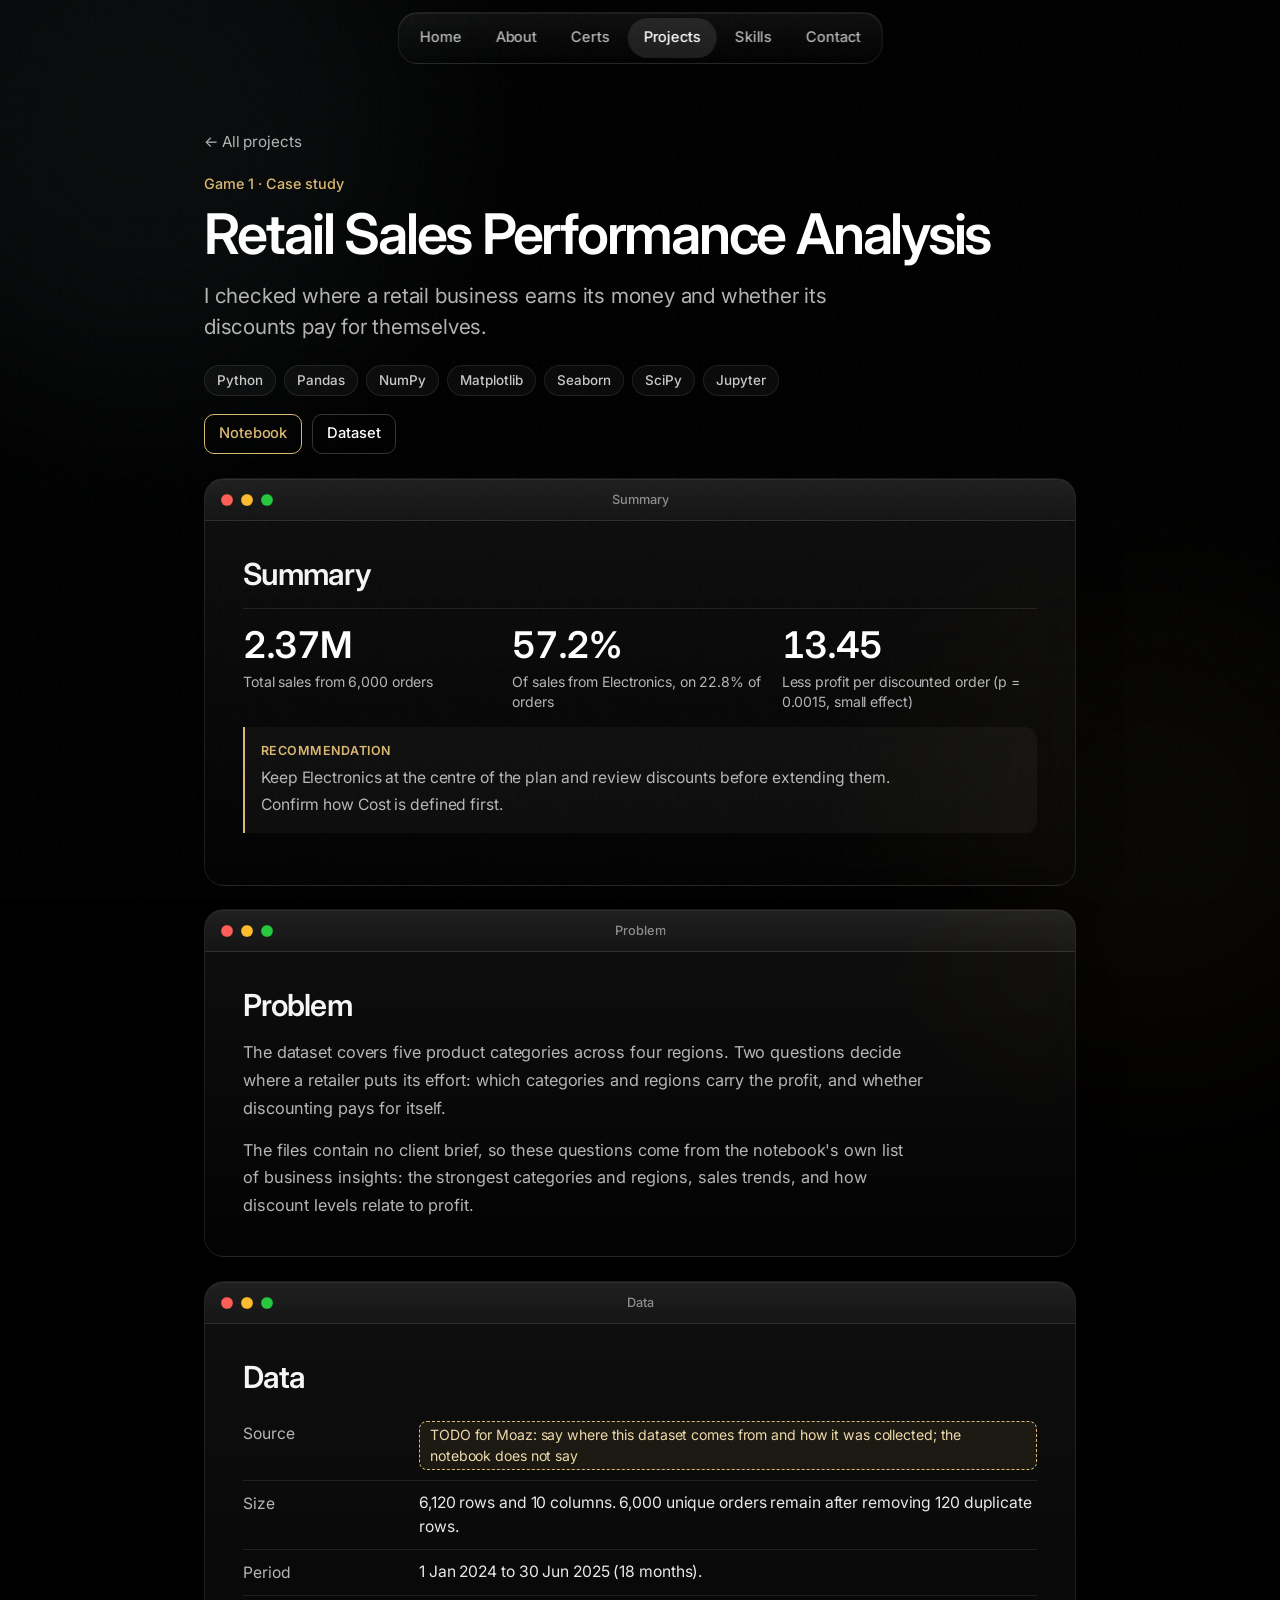
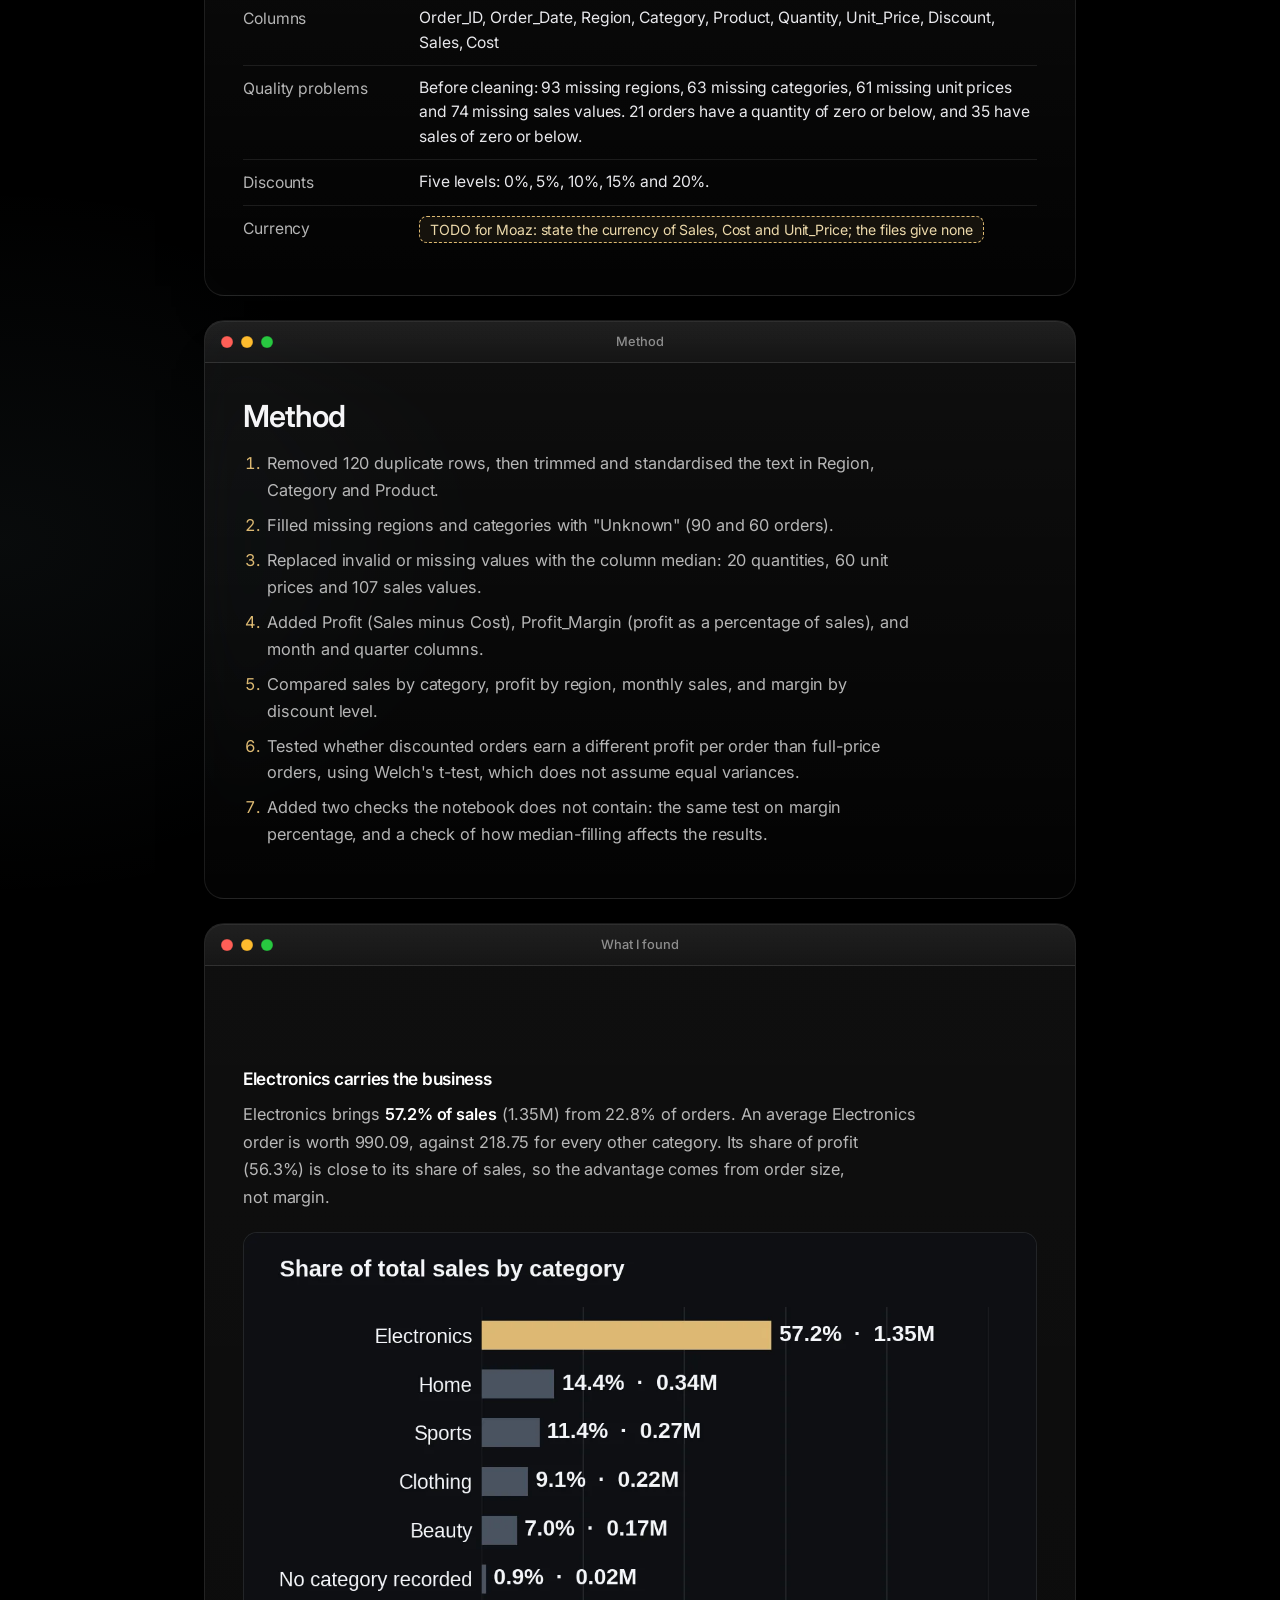
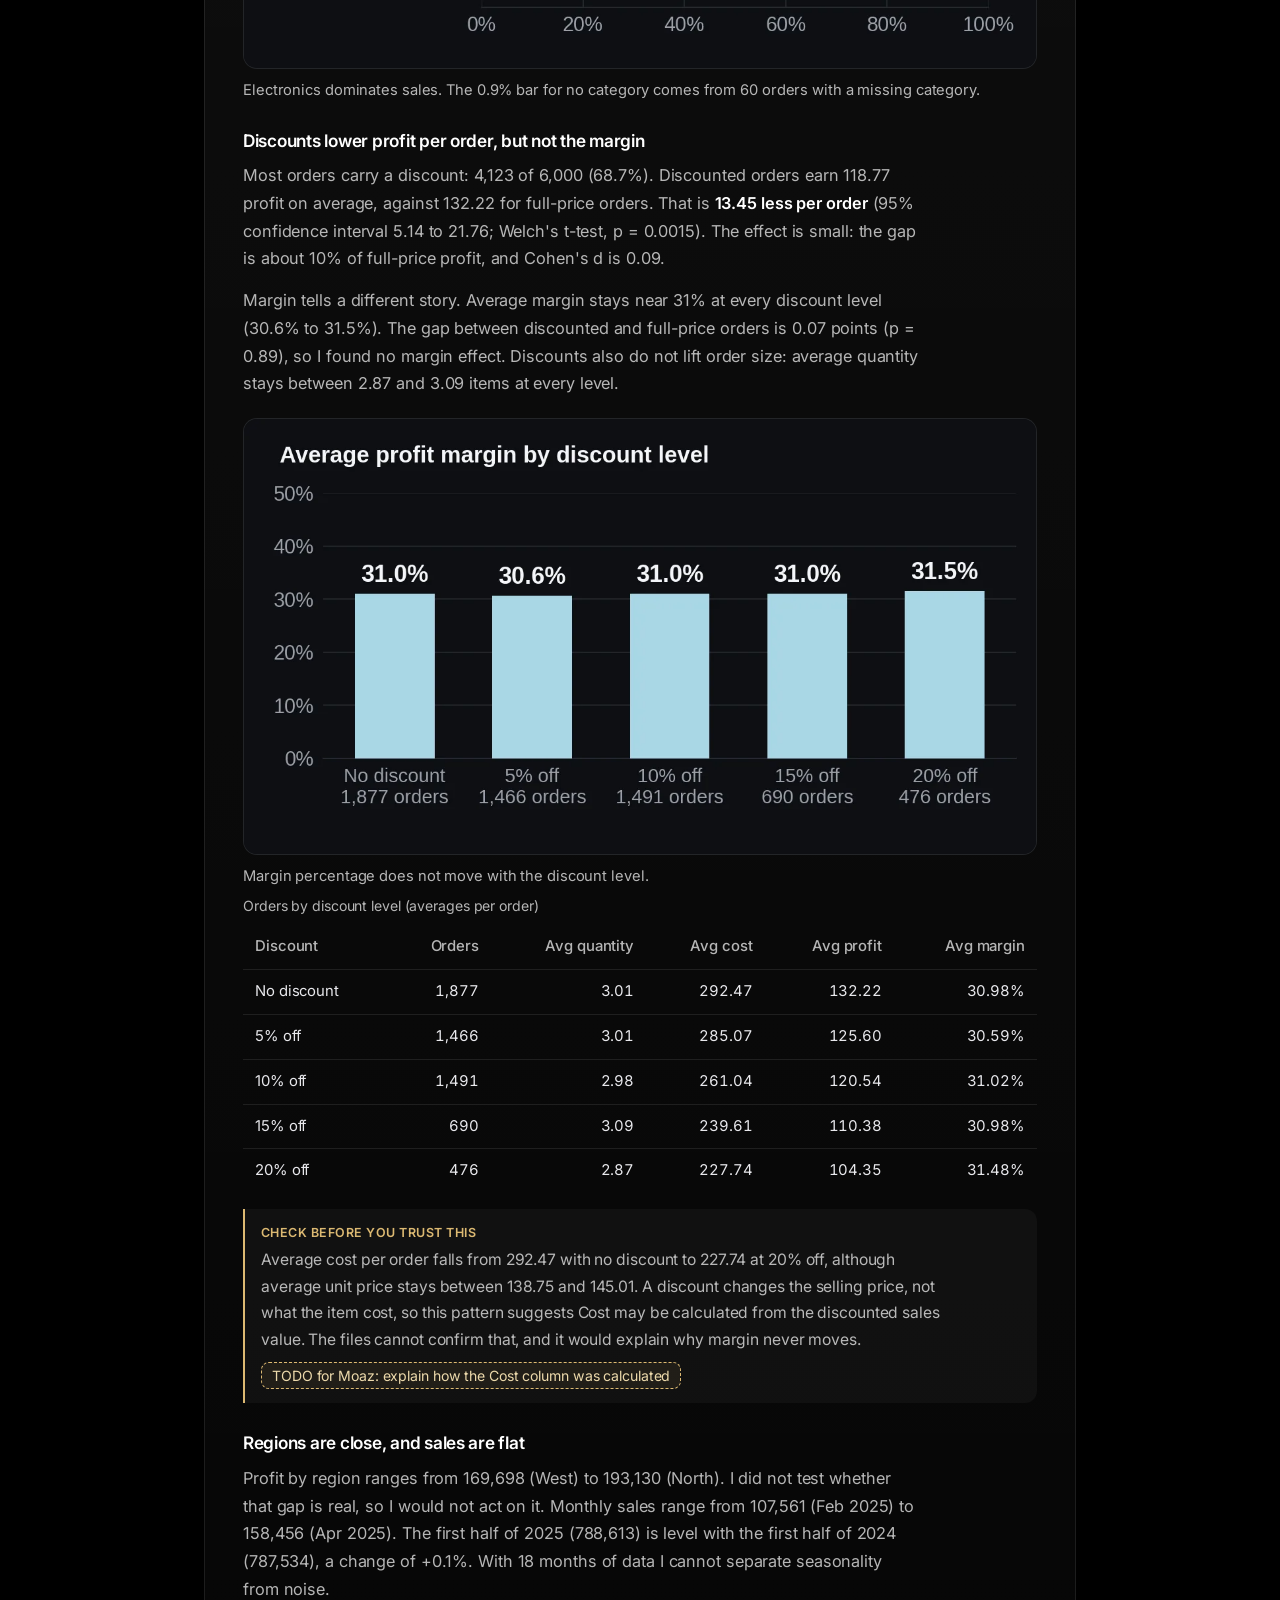
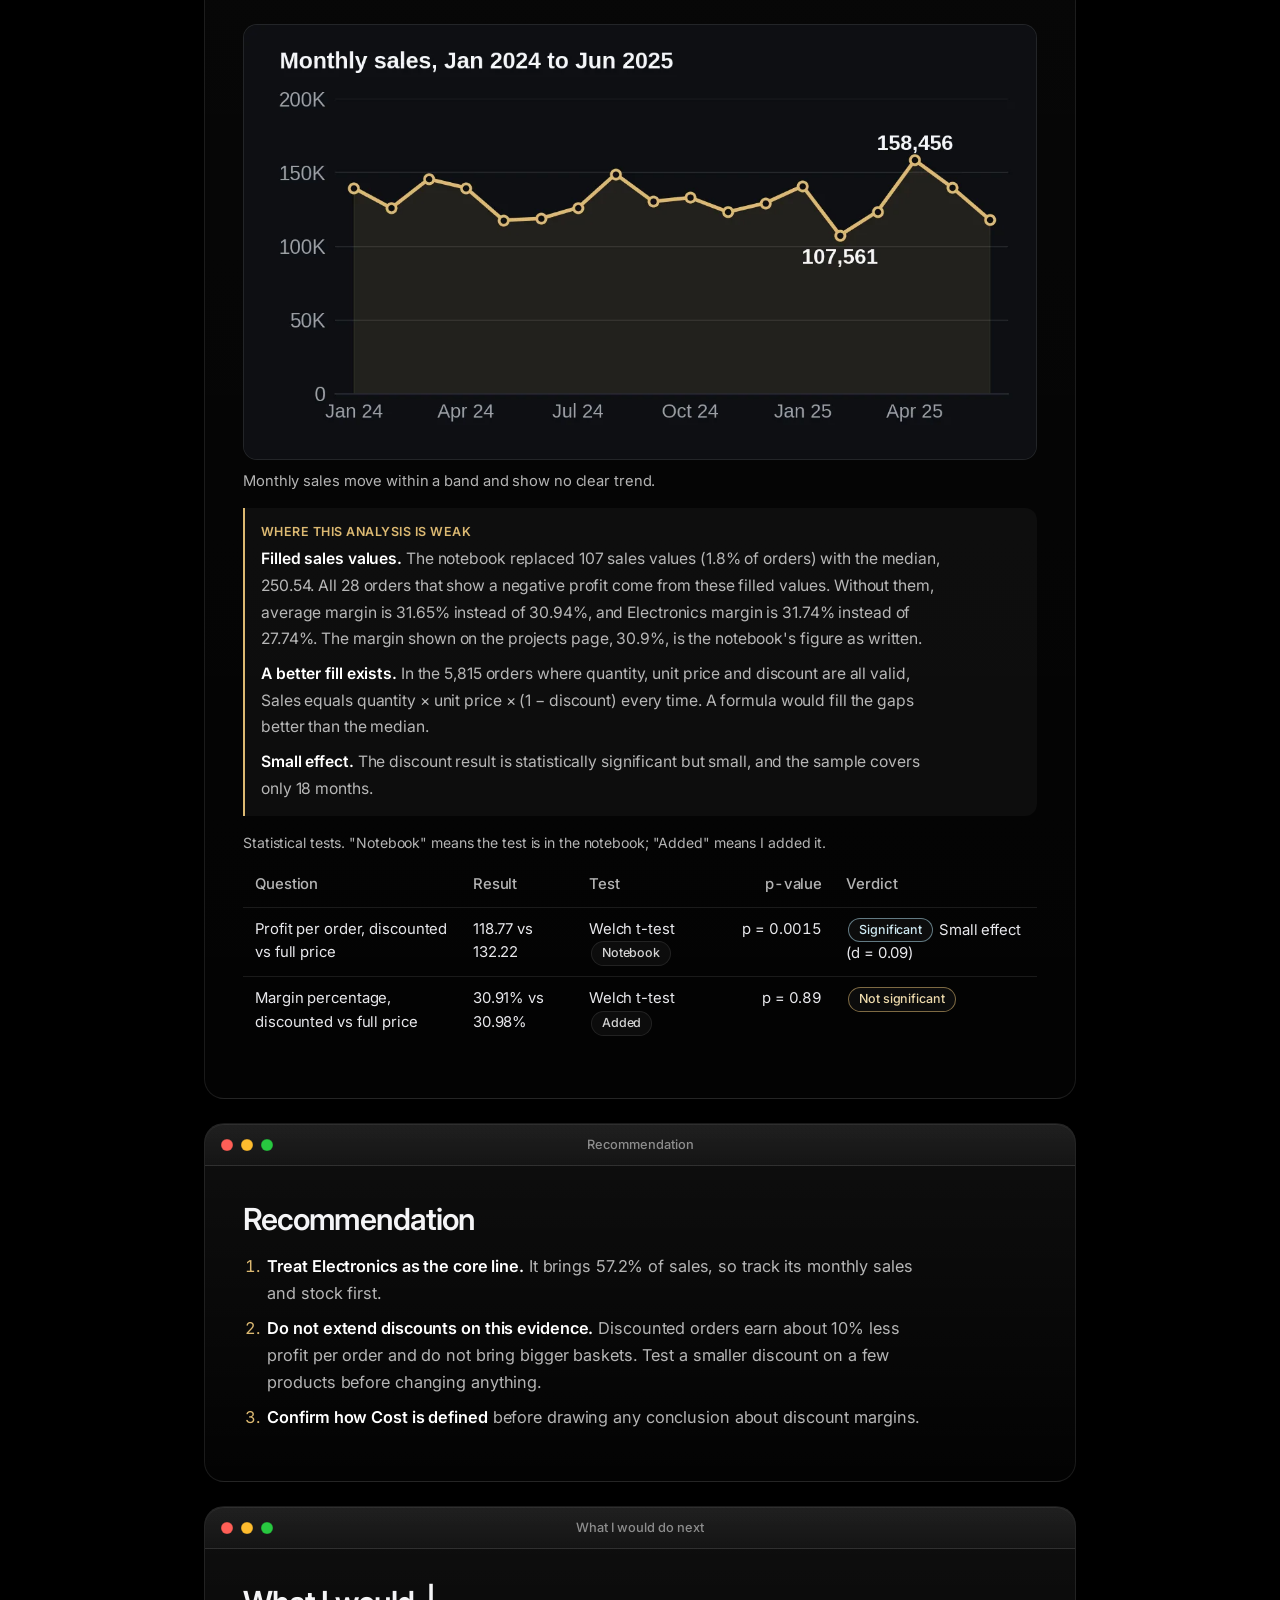
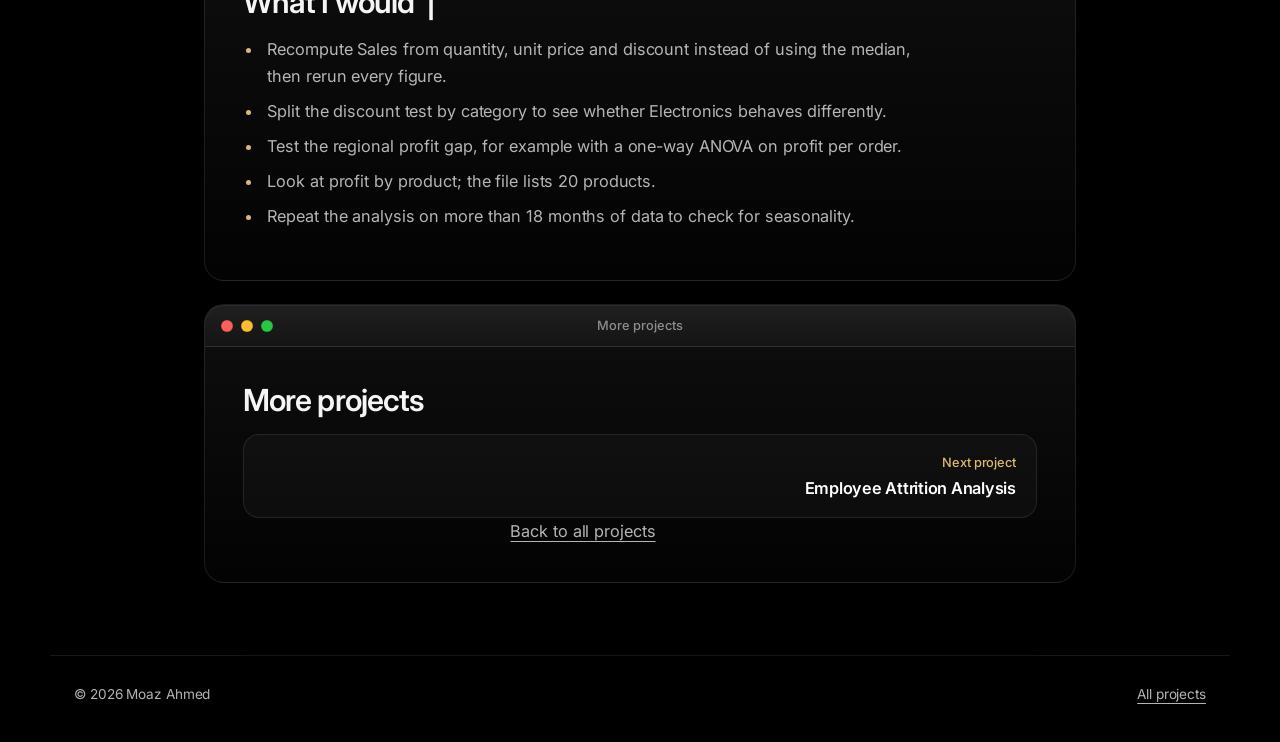
==== commit 1385709e: "Add files via upload" ====
--- a/projects/01-retail-sales-performance-analysis/analysis.html
+++ b/projects/01-retail-sales-performance-analysis/analysis.html
@@ -9,12 +9,12 @@
 <link rel="icon" href="data:image/svg+xml,<svg xmlns=%22http://www.w3.org/2000/svg%22 viewBox=%220 0 100 100%22><text y=%22.9em%22 font-size=%2290%22>♚</text></svg>">
 <link rel="preconnect" href="https://fonts.googleapis.com"><link rel="preconnect" href="https://fonts.gstatic.com" crossorigin>
 <link href="https://fonts.googleapis.com/css2?family=Inter:wght@400;500;600&display=swap" rel="stylesheet">
-<link rel="stylesheet" href="../../assets/css/style.css?v=12"><link rel="stylesheet" href="../../assets/css/enhance.css?v=12"><link rel="stylesheet" href="../../assets/css/premium.css?v=12"><link rel="stylesheet" href="../../assets/css/projects.css?v=12">
+<link rel="stylesheet" href="../../assets/css/style.css?v=12"><link rel="stylesheet" href="../../assets/css/enhance.css?v=12"><link rel="stylesheet" href="../../assets/css/premium.css?v=12"><link rel="stylesheet" href="../../assets/css/projects.css?v=12"><link rel="stylesheet" href="../../assets/css/mobile.css?v=30">
 </head>
 <body class="cs-page">
 <a class="skip" href="#main">Skip to content</a>
 <div class="orb o1"></div><div class="orb o2"></div>
-<nav class="glass" aria-label="Sections"><a href="../../index.html#top">Home</a><a href="../../index.html#about">About</a><a href="../../index.html#game">Game</a><a href="../../index.html#certs">Certs</a><a class="on" href="../../index.html#projects">Projects</a><a href="../../index.html#skills">Skills</a><a href="../../index.html#contact">Contact</a></nav>
+<nav class="glass" aria-label="Sections"><a href="../../index.html#top">Home</a><a href="../../index.html#about">About</a><a href="../../index.html#certs">Certs</a><a class="on" href="../../index.html#projects">Projects</a><a href="../../index.html#skills">Skills</a><a href="../../index.html#contact">Contact</a></nav>
 <main id="main">
 <section class="cs cs-head">
 <a class="back" href="../../index.html#projects">← All projects</a>
--- a/assets/css/style.css
+++ b/assets/css/style.css
@@ -16,7 +16,7 @@
 h2{font-size:clamp(1.8rem,4vw,2.6rem);margin:0 0 28px;font-weight:700}
 .gold{background:linear-gradient(100deg,#fff3c4,var(--go) 45%,#b45309);-webkit-background-clip:text;background-clip:text;color:transparent}
 .cyan{background:linear-gradient(100deg,#e0fbff,var(--cy) 50%,#0e7490);-webkit-background-clip:text;background-clip:text;color:transparent}
-/* hero */
+
 #top{min-height:100vh;min-height:100svh;display:grid;grid-template-columns:1.1fr .9fr;align-items:center;gap:20px}
 h1{font-size:clamp(2.2rem,5.4vw,4.2rem);line-height:1.08;margin:0 0 18px;font-weight:700;letter-spacing:-.02em}
 h1 small{display:block;font-size:.42em;font-weight:400;color:var(--mut);letter-spacing:0;margin-top:14px;line-height:1.4}
@@ -40,14 +40,14 @@
 .ring{position:absolute;left:-60px;top:-60px;width:300px;height:300px;border-radius:50%;border:2px solid var(--go);box-shadow:0 0 20px rgba(245,158,11,.5),inset 0 0 20px rgba(245,158,11,.3);transform:rotateX(75deg) translateZ(-10px)}
 .ring.two{left:-30px;top:-30px;width:240px;height:240px;border-color:var(--cy);box-shadow:0 0 20px rgba(6,182,212,.5);transform:rotateY(70deg)}
 @keyframes bob{50%{translate:0 -10px}}
-/* about */
+
 .about{padding:38px;display:grid;grid-template-columns:1fr 1fr;gap:34px}
 .about p{margin:0 0 14px;color:var(--mut)}
 .about strong{color:#fff;font-weight:500}
 .stats{display:grid;gap:14px;align-content:start}
 .stat{padding:16px 18px;border-left:2px solid var(--go);background:rgba(255,255,255,.03);border-radius:0 12px 12px 0}
 .stat b{display:block;font-weight:500}.stat span{color:var(--mut);font-size:.92rem}
-/* cert */
+
 .certs{display:grid;grid-template-columns:repeat(auto-fit,minmax(290px,1fr));gap:22px}
 .tilt{transform-style:preserve-3d;transition:transform .15s ease-out;will-change:transform;position:relative;overflow:hidden}
 .tilt.leave{transition:transform .5s ease}
@@ -59,7 +59,7 @@
 .holo h3{margin:10px 0 6px;font-size:1.4rem}.holo p{margin:0 0 14px;color:var(--mut)}
 .seal{font-size:2.2rem}
 .tag{display:inline-block;font-size:.8rem;padding:3px 12px;border-radius:99px;border:1px solid rgba(255,255,255,.25)}
-/* projects */
+
 .grid{display:grid;grid-template-columns:repeat(auto-fit,minmax(300px,1fr));gap:24px;perspective:1200px}
 .card{padding:26px;display:flex;flex-direction:column;gap:12px}
 .card>*{transform:translateZ(24px)}
@@ -89,7 +89,7 @@
 .pc.pa{color:#cbd5e1}.pc.kb{color:var(--cy)}.pc.rq{color:#fde68a}.pc.kg{color:var(--go)}
 .binfo{padding:28px}.binfo h3{margin:12px 0 8px;font-size:1.35rem}.binfo p{color:var(--mut);margin:0 0 18px}.leg{list-style:none;padding:0;margin:0 0 14px;display:grid;gap:8px;font-size:.88rem;color:var(--mut)}.leg i{font-style:normal;font-size:1.2rem;margin-right:10px}.binfo small{color:var(--mut)}
 @media(max-width:800px){.bwrap{grid-template-columns:1fr}.bar{grid-template-columns:76px 1fr 38px}}
-/* skills */
+
 .rank{display:grid;grid-template-columns:110px 1fr;gap:16px;align-items:center;margin-bottom:14px}
 .rank h3{margin:0;font-size:1rem;font-weight:500;color:var(--mut)}
 .row{display:flex;flex-wrap:wrap;gap:12px}
@@ -100,7 +100,7 @@
 .pawn .p{color:#cbd5e1}.kn .p{color:var(--cy)}.rk .p{color:#fde68a}.kg .p{color:var(--go)}
 .board{perspective:1300px}
 .board .in{transform:rotateX(14deg);transform-style:preserve-3d}
-/* contact */
+
 .contact{max-width:640px;margin:0 auto;padding:34px}
 .f{position:relative;margin-bottom:22px}
 .f input,.f textarea{width:100%;background:rgba(255,255,255,.04);border:1px solid rgba(255,255,255,.14);border-radius:12px;padding:20px 14px 8px;color:#fff;font:inherit;resize:vertical}
@@ -113,12 +113,11 @@
 footer{text-align:center;color:var(--mut);padding:50px 20px calc(40px + env(safe-area-inset-bottom,0px));font-size:.85rem}
 @media(max-width:800px){#top{grid-template-columns:1fr;padding-top:100px;text-align:left}.about{grid-template-columns:1fr;padding:26px}.rank{grid-template-columns:1fr;gap:8px}.stage{order:-1;height:340px;transform:scale(.8)}}
 @media(prefers-reduced-motion:reduce){*{animation:none!important;transition:none!important}}
-/* extras */
+
 .pgn{font-size:.82rem;color:var(--go);letter-spacing:.02em;opacity:.9}.pgn b{color:var(--cy);text-shadow:0 0 10px var(--cy)}
 .cimg img{width:100%;display:block;border-radius:10px;border:1px solid rgba(255,255,255,.2);margin-bottom:14px;box-shadow:0 14px 34px rgba(0,0,0,.6)}
 .links a{transition:color .2s}.links a:hover{color:var(--cy)}
 
-/* v2 */
 .skip{position:absolute;left:-999px;top:8px}.skip:focus{left:12px;z-index:30;background:#000;color:#fff;padding:8px 14px;border-radius:8px;border:1px solid var(--cy)}
 .tl{font-size:clamp(1.05rem,2.2vw,1.4rem);font-weight:500;margin:0 0 8px}.mut2{color:var(--mut);font-size:.92rem;margin:0 0 16px}
 .hl{display:flex;flex-wrap:wrap;gap:22px;margin-top:22px;font-size:.95rem}.hl a,.soc button{color:var(--mut);text-underline-offset:4px;background:none;border:0;font:inherit;cursor:pointer;text-decoration:underline}.hl a:hover,.soc button:hover{color:var(--go)}
@@ -131,4 +130,3 @@
 
 .binfo { min-height: 290px; }
 
-
--- a/assets/css/enhance.css
+++ b/assets/css/enhance.css
@@ -1,5 +1,5 @@
 
-/* v3 enhancements */
+
 body::after{content:"";position:fixed;inset:0;z-index:40;pointer-events:none;opacity:.035;background-image:url("data:image/svg+xml,%3Csvg xmlns='http://www.w3.org/2000/svg' width='160' height='160'%3E%3Cfilter id='n'%3E%3CfeTurbulence baseFrequency='.9' numOctaves='2'/%3E%3C/filter%3E%3Crect width='160' height='160' filter='url(%23n)'/%3E%3C/svg%3E")}
 #bar{min-width:14px}
 body.lock{overflow:hidden}
@@ -11,26 +11,12 @@
 .floor{position:absolute;z-index:-1;left:50%;bottom:0;width:130vw;height:58%;margin-left:-65vw;background:repeating-conic-gradient(rgba(6,182,212,.28) 0 25%,rgba(245,158,11,.08) 0 50%) 0 0/90px 90px;transform:perspective(520px) rotateX(64deg);transform-origin:50% 100%;-webkit-mask:linear-gradient(transparent,#000 85%);mask:linear-gradient(transparent,#000 85%);animation:slide 6s linear infinite}
 @keyframes slide{to{background-position:0 90px}}
 @media(pointer:fine){*{cursor:none!important}}
-#cur{position:fixed;left:-18px;top:-18px;width:36px;height:36px;border-radius:50%;border:1.5px solid var(--go);z-index:90;pointer-events:none;opacity:0;transition:opacity .3s,width .2s,height .2s,margin .2s,background .2s}#cur.on{opacity:.9}#cur.big{width:58px;height:58px;margin:-11px 0 0 -11px;background:rgba(245,158,11,.12)}
+#cur{position:fixed;left:-18px;top:-18px;width:36px;height:36px;border-radius:50%;border:1.5px solid var(--go);z-index:100000;pointer-events:none;opacity:0;transition:opacity .3s,width .2s,height .2s,margin .2s,background .2s}#cur.on{opacity:.9}#cur.big{width:58px;height:58px;margin:-11px 0 0 -11px;background:rgba(245,158,11,.12)}
 .mv{font-size:.9rem;letter-spacing:.02em}.mv b{color:var(--cy);font-weight:700}
-.gr{display:grid;grid-template-columns:minmax(0,1fr) minmax(0,1fr);gap:clamp(22px,4vw,50px);padding:clamp(20px,3vw,38px);align-items:center}
-.gb{display:grid;grid-template-columns:repeat(8,1fr);width:100%;max-width:500px;margin:auto;border-radius:10px;overflow:hidden;box-shadow:0 0 0 1px rgba(255,255,255,.2),0 40px 80px -20px rgba(6,182,212,.4)}
-.gs{aspect-ratio:1;display:grid;place-items:center;background:rgba(255,255,255,.07);position:relative}.gs.d{background:rgba(6,182,212,.3)}.gs.lm{box-shadow:inset 0 0 0 100px rgba(245,158,11,.32)}
-.gp{font:clamp(1.6rem,5.4vw,3rem)/1 "Segoe UI Symbol","Noto Sans Symbols 2","DejaVu Sans",serif;transition:transform .3s}.gp.w{color:#e0fbff;text-shadow:0 0 14px var(--cy),0 2px 2px #000}.gp.b{color:var(--go);text-shadow:0 0 14px rgba(245,158,11,.8),0 2px 2px #000}
-.gt{margin:0 0 6px;font-size:1.05rem}#gc{min-height:3.2em;margin:0 0 14px;color:var(--go)}
-.ctl{display:flex;align-items:center;gap:8px}.ctl button{width:46px;height:40px;border-radius:10px;border:1px solid rgba(255,255,255,.2);background:rgba(255,255,255,.05);color:#fff;font-size:1rem;cursor:pointer}.ctl button:hover{border-color:var(--cy);box-shadow:0 0 14px rgba(6,182,212,.4)}#cap{margin-left:auto;color:var(--mut)}
-.moves{list-style:none;padding:0;margin:16px 0;display:flex;flex-wrap:wrap;gap:2px 3px;max-height:124px;overflow:auto;font-size:.88rem}.moves .n{color:var(--mut);padding:3px 0 3px 6px}.moves button{font:inherit;color:#fff;background:none;border:0;border-radius:6px;padding:3px 7px;cursor:pointer}.moves button:hover{background:rgba(255,255,255,.08)}.moves button.on{background:var(--go);color:#000;font-weight:700}
-.note{color:var(--mut);font-size:.85rem;margin:0}
-@media(max-width:800px){.gr{grid-template-columns:1fr}.floor{height:40%}}
+@media(max-width:800px){.floor{height:40%}}
 
-.gb .gs{background:var(--l,rgba(255,255,255,.07))}.gb .gs.d{background:var(--d,rgba(6,182,212,.3))}
-.gb[data-t=classic]{--l:#eeeed2;--d:#769656}.gb[data-t=walnut]{--l:#f0d9b5;--d:#b58863}
-.gb[data-t] .gp.w{color:#fff;text-shadow:0 0 1px #000,0 1px 2px #000}.gb[data-t] .gp.b{color:#141414;text-shadow:0 0 1px rgba(255,255,255,.35)}.gb[data-t] .gs.lm{box-shadow:inset 0 0 0 100px rgba(255,226,80,.45)}
-.mg{margin:4px 0 14px}.mgh{display:flex;justify-content:space-between;font-size:.82rem;color:var(--mut);margin-bottom:4px}.mgh b{color:var(--go);font-weight:500}#mg svg{width:100%;height:auto;display:block}
-.sw{display:flex;gap:8px;margin:0 0 14px}.sw button{font:inherit;font-size:.8rem;color:var(--mut);background:none;border:1px solid rgba(255,255,255,.18);border-radius:99px;padding:4px 14px;cursor:pointer}.sw button:hover{color:#fff}.sw button.on{color:#000;background:var(--cy);border-color:var(--cy)}
 .card p.ins{flex:none;color:#fff;border-left:2px solid var(--cy);padding-left:12px;font-size:.92rem}.ins b{color:var(--cy);font-weight:700;margin-right:6px}
 
-/* v5: 3D world */
 #gl{position:fixed;inset:0;width:100%;height:100%;z-index:-2;display:block}
 .floor{display:none}.stage{opacity:0;pointer-events:none}
 body::before{content:"";position:fixed;inset:0;z-index:-1;pointer-events:none;background:linear-gradient(90deg,rgba(0,0,0,.7),rgba(0,0,0,.12) 62%,transparent),radial-gradient(ellipse at 50% 50%,transparent 55%,rgba(0,0,0,.6))}
--- a/assets/css/premium.css
+++ b/assets/css/premium.css
@@ -1,4 +1,4 @@
-﻿/* v6 premium layer: loads last, restyles via tokens so nothing else breaks */
+
 :root{--cy:#a9d6e5;--go:#dcb972;--mut:rgba(255,255,255,.58);--line:rgba(255,255,255,.09);--serif:'Instrument Serif',Georgia,'Times New Roman',serif;--sans:'Hanken Grotesk','Space Grotesk',system-ui,sans-serif}
 body{font-family:var(--sans);background:radial-gradient(1100px 620px at 80% -8%,rgba(220,185,114,.09),transparent 60%),radial-gradient(900px 600px at 0% 30%,rgba(169,214,229,.05),transparent 60%),#000}
 body::after{opacity:.045}
@@ -27,63 +27,37 @@
 .card:hover{border-color:rgba(220,185,114,.35)}
 .mini{border-block:1px solid var(--line);padding:16px 0}
 .stat{border-left:1px solid var(--go);border-radius:0 14px 14px 0}
-.about,.gr{padding:clamp(26px,4vw,52px)}
+.about{padding:clamp(26px,4vw,52px)}
 .about p{font-size:1.05rem;line-height:1.75}
 .links a{color:#fff;text-decoration-color:var(--go)}
 #bar{box-shadow:0 0 8px rgba(220,185,114,.5);background:linear-gradient(90deg,var(--cy),var(--go))}
 .contact{padding:clamp(24px,4vw,48px)}
 footer{padding:60px 20px;text-align:center;color:var(--mut)}
-/* one orchestrated reveal */
+
 .js .rv{opacity:0;transform:translateY(34px);filter:blur(8px);transition:opacity 1s cubic-bezier(.2,.7,.2,1),transform 1s cubic-bezier(.2,.7,.2,1),filter 1s}
 .js .rv2{opacity:0;filter:blur(8px);transition:opacity 1s,filter 1s}
 .js .rv.in,.js .rv2.in{opacity:1;transform:none;filter:none}
 @media(max-width:820px){section{padding-top:120px}h1{font-size:clamp(3rem,15vw,5rem)}}
 @media(prefers-reduced-motion:reduce){.js .rv,.js .rv2{opacity:1;transform:none;filter:none;transition:none}}
-/* fix: the `background` shorthand resets background-clip, so re-declare it for gradient text */
+
 h1 .gold,h2.gold,h2.cyan{-webkit-background-clip:text;background-clip:text;-webkit-text-fill-color:transparent;color:transparent}
 h1 .cyan{-webkit-text-fill-color:currentColor}
 h1{font-size:clamp(3rem,7.2vw,6.4rem);line-height:.95}
 h2{font-size:clamp(2.6rem,5.6vw,4.4rem);padding-bottom:.08em}
-/* legible hero: soft scrim keeps the text off the pieces */
+
 #top::before{content:"";position:absolute;z-index:-1;left:-30vw;top:0;bottom:0;width:calc(30vw + 62%);background:linear-gradient(90deg,rgba(0,0,0,.82) 30%,rgba(0,0,0,.45) 70%,transparent);pointer-events:none}
-/* Game room board: same ivory and obsidian as the 3D scene */
-.gb{box-shadow:0 0 0 1px rgba(220,185,114,.35),0 50px 90px -30px rgba(0,0,0,.95),0 0 60px -20px rgba(220,185,114,.25)}
-.gs{background:rgba(228,220,203,.17)}.gs.d{background:rgba(5,6,9,.72)}
-.gs.lm{box-shadow:inset 0 0 0 100px rgba(220,185,114,.3)}
-.gp.w{color:#f1eadb;text-shadow:0 3px 6px rgba(0,0,0,.65)}
-.gp.b{color:#15171c;-webkit-text-stroke:1px rgba(220,185,114,.75);text-shadow:0 3px 6px rgba(0,0,0,.7)}
-.gb{--d:rgba(5,6,9,.72)}
-
-/* v7: chess set drawn as SVG, board that always fits, coordinates */
+
 .pcs{fill:var(--pf);stroke:var(--ps);stroke-width:1.5;stroke-linejoin:round;stroke-linecap:round}
 .pcd{fill:none;stroke:var(--ps);stroke-width:1.5;stroke-linecap:round;stroke-linejoin:round}
 .pcdf{fill:var(--ps);stroke:none}
-#hb.gb{--l:#cfc8b6;--d:#2b2f37;--wf:#f6f0e0;--ws:#15161a;--bf:#15171c;--bs:#dcb972;
   grid-template-columns:repeat(8,minmax(0,1fr));grid-template-rows:repeat(8,minmax(0,1fr));
   aspect-ratio:1;width:100%;max-width:min(100%,560px);margin-inline:auto;border-radius:14px;
   box-shadow:0 0 0 1px rgba(220,185,114,.4),0 0 0 8px rgba(255,255,255,.035),0 50px 90px -30px rgba(0,0,0,.95),0 0 60px -20px rgba(220,185,114,.3)}
-#hb.gb[data-t=classic]{--l:#eeeed2;--d:#769656;--wf:#fff;--ws:#2a2a2a;--bf:#2b2b2b;--bs:#000}
-#hb.gb[data-t=walnut]{--l:#f0d9b5;--d:#b58863;--wf:#fffaf0;--ws:#2a1c10;--bf:#2a2119;--bs:#000}
-#hb.gb .gs{aspect-ratio:auto;min-width:0;min-height:0;overflow:hidden;background:var(--l)}
-#hb.gb .gs.d{background:var(--d)}
-#hb.gb .gs.lm{box-shadow:inset 0 0 0 100px rgba(226,190,90,.42)}
-#hb.gb .gp{display:block;width:88%;height:88%;filter:drop-shadow(0 2px 2px rgba(0,0,0,.4));transition:none}
-#hb.gb .gp.w{--pf:var(--wf);--ps:var(--ws)}
-#hb.gb .gp.b{--pf:var(--bf);--ps:var(--bs)}
-.gs .co{position:absolute;font-size:clamp(.55rem,1.4vw,.75rem);font-weight:600;line-height:1;pointer-events:none;color:var(--d);opacity:.85}
-.gs.d .co{color:var(--l)}
-.gs .co.r{left:4px;top:4px}.gs .co.f{right:4px;bottom:4px}
-.sw{flex-wrap:wrap}.sw .fl{margin-left:auto}.sw .fl[aria-pressed=true]{color:#fff;border-color:var(--go)}
-.gr .moves{max-height:140px}
-/* skills board pieces */
+
 .pc{--pf:currentColor;--ps:rgba(3,5,8,.9)}
 .pc svg{display:block;width:80%;height:80%}
 .pc.pa svg{width:70%;height:70%}
-@media(max-width:800px){#hb.gb{max-width:min(100%,460px)}}
-#cap{white-space:nowrap;font-size:.92rem}
-@media(max-width:800px){#gc{min-height:2.4em}}
-
-/* ============ v8: type system + layout polish ============ */
+
 :root{
   --serif:'Instrument Serif',Georgia,'Times New Roman',serif;
   --sans:'Instrument Sans','Hanken Grotesk',system-ui,-apple-system,'Segoe UI',Roboto,sans-serif;
@@ -100,20 +74,19 @@
 h2.gold,h2.cyan{margin-bottom:14px}
 .lead{max-width:56ch;margin:0 0 44px;font-size:var(--fs-lg);line-height:1.55;color:var(--mut)}
 section{padding:clamp(96px,11vw,140px) 24px 64px}
-/* serif for titles that carry weight, sans for everything you read at length */
-.card h3,.holo h3,.binfo h3,.gt b{font-family:var(--serif);font-weight:400;letter-spacing:-.015em}
+
+.card h3,.holo h3,.binfo h3{font-family:var(--serif);font-weight:400;letter-spacing:-.015em}
 .card h3{font-size:clamp(1.6rem,2.4vw,1.95rem);line-height:1.12}
 .holo h3{font-size:1.9rem;line-height:1.1}
 .binfo h3{font-size:1.7rem;line-height:1.15}
-.gt{font-size:var(--fs-base)}.gt b{font-size:1.9rem;line-height:1.1;display:inline-block;margin-bottom:6px}
 .tl{font-size:clamp(1.4rem,2.6vw,2rem);line-height:1.25}
 .mut2{font-size:var(--fs-sm);letter-spacing:.005em}
 .sub{font-size:var(--fs-lg);line-height:1.6;max-width:44ch}
-/* numbers align and read as data */
-.kpi,.hero-kpi b,.metrics b,.mini b,.bar b,#cap,#mb,.moves button,.mv b{font-variant-numeric:tabular-nums lining-nums}
+
+.kpi,.hero-kpi b,.metrics b,.mini b,.bar b,.mv b{font-variant-numeric:tabular-nums lining-nums}
 .hero-kpi b{font-size:3.4rem;letter-spacing:-.02em}
 .metrics b{font-size:2.2rem;letter-spacing:-.02em}
-.metrics span,.mini span,.chart h4,.bar,.note,.mgh,.leg,.binfo small{font-size:var(--fs-sm)}
+.metrics span,.mini span,.chart h4,.bar,.leg,.binfo small{font-size:var(--fs-sm)}
 .mini span{color:var(--mut)}
 .card p{font-size:1rem;line-height:1.6}
 .card p.ins{font-size:var(--fs-sm);line-height:1.5}
@@ -122,10 +95,9 @@
 nav a{font-size:.92rem;font-weight:500}
 .btn{font-size:1rem;font-weight:600;letter-spacing:.005em}
 .links a{font-size:.92rem;font-weight:500}
-.moves{font-size:.95rem}
 .bar{grid-template-columns:110px 1fr 46px}
 .bar u{height:7px}
-/* about: photo on one side, story and stats on the other */
+
 .about{grid-template-columns:minmax(0,.85fr) minmax(0,1.15fr);gap:clamp(28px,4vw,56px);align-items:center}
 .about .me{aspect-ratio:4/5;object-position:50% 20%;margin:0;height:100%;max-height:560px}
 .about .ab{display:grid;gap:0;align-content:center}
@@ -133,13 +105,13 @@
 .about .ab p:first-child{font-family:var(--serif);font-size:clamp(1.55rem,2.6vw,2.15rem);line-height:1.25;color:#fff;letter-spacing:-.01em}
 .about .ab p:first-child strong{font-weight:400}
 .about .stats{margin-top:14px}
-/* certs: cards keep their own height */
+
 .certs{align-items:start}
 .holo .seal{font-size:2.6rem;line-height:1}
-/* footer */
+
 footer{display:flex;justify-content:space-between;align-items:center;gap:16px;flex-wrap:wrap;max-width:1180px;margin:60px auto 0;padding:28px 24px calc(36px + env(safe-area-inset-bottom,0px));border-top:1px solid var(--line);text-align:left}
 footer a{color:var(--mut);text-underline-offset:4px}footer a:hover{color:var(--go)}
-/* keyboard focus you can actually see */
+
 :focus-visible{outline:2px solid var(--go);outline-offset:3px;border-radius:6px}
 @media(max-width:820px){
   .about{grid-template-columns:1fr}
@@ -147,14 +119,14 @@
   .lead{font-size:1.1rem;margin-bottom:32px}
   footer{justify-content:center;text-align:center}
 }
-/* v8 fixes */
+
 .metrics{gap:10px;flex-wrap:wrap}
 .metrics .glass{min-width:0;flex:1 1 0;padding:14px 16px}
 .metrics span{line-height:1.3}
 .about .ab p:first-child{font-family:var(--sans);font-size:var(--fs-base);line-height:1.7;color:var(--mut);letter-spacing:0}
 .about .ab p:first-child strong{display:block;font-family:var(--serif);font-weight:400;font-size:clamp(1.6rem,2.5vw,2.1rem);line-height:1.2;letter-spacing:-.01em;color:#fff;margin-bottom:12px}
 @media(max-width:820px){.metrics .glass{flex:1 1 140px}}
-/* v8 certs: certificate beside its details, second track as a slim strip */
+
 .certs{grid-template-columns:1fr;gap:20px}
 .certs .holo{min-height:0;padding:clamp(22px,3.4vw,40px)}
 .certs .holo:first-child{display:grid;grid-template-columns:minmax(0,1.05fr) minmax(0,.95fr);column-gap:clamp(24px,4vw,52px);align-content:center;align-items:start}
@@ -185,7 +157,6 @@
 .certs .holo:first-child .cimg img{margin-bottom:0}
 @media(max-width:820px){.certs .holo:first-child>*{grid-row:auto}}
 
-/* ============ v9: iPhone typography (SF), calm and soft ============ */
 :root{
   --sans:-apple-system,BlinkMacSystemFont,'SF Pro Text','SF Pro Display','Inter','Segoe UI Variable Text','Segoe UI',system-ui,Roboto,'Helvetica Neue',Arial,sans-serif;
   --serif:var(--sans);
@@ -193,7 +164,7 @@
   --fs-base:1.03rem;--fs-lg:1.16rem;--fs-sm:.88rem;
 }
 body{font-family:var(--sans);font-weight:400;letter-spacing:-.006em;line-height:1.6}
-h1,h2,h3,h4,.tl,.mv,.gt b,.kpi,.hero-kpi b,.metrics b,.stat b,.btn,nav a{font-family:var(--sans)}
+h1,h2,h3,h4,.tl,.mv,.kpi,.hero-kpi b,.metrics b,.stat b,.btn,nav a{font-family:var(--sans)}
 h1{font-weight:600;font-size:clamp(2.8rem,6.6vw,5.6rem);line-height:1;letter-spacing:-.045em}
 h1 .gold{background:none;-webkit-text-fill-color:#f5f5f7;color:#f5f5f7}
 h1 .cyan{font-style:normal;font-weight:600;-webkit-text-fill-color:rgba(245,245,247,.65);color:rgba(245,245,247,.65)}
@@ -203,7 +174,6 @@
 .card h3{font-size:clamp(1.3rem,2vw,1.6rem)}
 .holo h3,.certs .holo:first-child h3{font-size:clamp(1.5rem,2.6vw,2.1rem)}
 .binfo h3{font-size:1.4rem}
-.gt b{font-size:1.45rem;font-weight:600;letter-spacing:-.025em}
 .tl{font-style:normal;font-weight:500;font-size:clamp(1.15rem,2vw,1.5rem);letter-spacing:-.02em;color:var(--go)}
 .mv{font-style:normal;font-weight:500;font-size:.9rem;letter-spacing:0;color:var(--go)}
 .sub,.lead{font-weight:400;color:var(--mut);letter-spacing:-.01em}
@@ -216,39 +186,128 @@
 .stat b,.mini b,.bar b{font-weight:500}
 .pill,.tag{font-weight:500;letter-spacing:0}
 .track span{font-weight:500;letter-spacing:-.005em}
-/* softer surfaces */
+
 .glass{border-radius:20px;box-shadow:inset 0 1px 0 rgba(255,255,255,.07),0 30px 60px -40px #000}
 .card::before,.holo::before{opacity:.0}
 .holo::before{opacity:.10}
 .card:hover{border-color:rgba(255,255,255,.18)}
 .bar u i{box-shadow:none}
 
-/* ---- window bar ---- */
 .win{--tb:42px}
-.glass>.tb{position:absolute;top:0;left:0;right:0;height:var(--tb);display:flex;align-items:center;padding:0 16px;z-index:3;
+.glass>.tb{position:absolute;top:0;left:0;right:0;height:var(--tb);display:flex;align-items:center;padding:0 16px;z-index:10;
   background:linear-gradient(180deg,rgba(255,255,255,.07),rgba(255,255,255,.03));border-bottom:1px solid rgba(255,255,255,.08);
-  border-radius:20px 20px 0 0;pointer-events:none;transform:none}
+  border-radius:20px 20px 0 0;pointer-events:auto;transform:none}
 .tb .dots{display:flex;gap:8px}
 .tb .dots i{width:12px;height:12px;border-radius:50%;display:block;box-shadow:inset 0 0 0 .5px rgba(0,0,0,.25)}
 .tb .r{background:#ff5f57}.tb .y{background:#febc2e}.tb .g{background:#28c840}
 .tb .tt{position:absolute;left:50%;top:50%;transform:translate(-50%,-50%);max-width:52%;white-space:nowrap;overflow:hidden;text-overflow:ellipsis;
   font-size:.8rem;font-weight:500;letter-spacing:0;color:rgba(255,255,255,.5)}
 .about.win{padding-top:calc(clamp(26px,4vw,52px) + var(--tb))}
-.gr.win{padding-top:calc(clamp(26px,4vw,52px) + var(--tb))}
 .contact.win{padding-top:calc(clamp(24px,4vw,48px) + var(--tb))}
 .card.win{padding-top:calc(32px + var(--tb))}
 .holo.win,.certs .holo.win{padding-top:calc(clamp(22px,3.4vw,40px) + var(--tb))}
 .binfo.win{padding-top:calc(28px + var(--tb))}
 @media(max-width:820px){.tb .tt{max-width:44%;font-size:.76rem}}
 
-/* v9.1: the window bar must ignore the certs grid placement and span the whole card */
 .certs .holo.win>.tb,.certs .holo.win:first-child>.tb,.certs .holo.win:last-child>.tb{
   grid-column:auto!important;grid-row:auto!important;justify-self:stretch!important;align-self:auto!important;
   position:absolute!important;inset:0 0 auto 0;width:auto;margin:0}
 
-/* Typewriter */
 .tw-wait::after, .tw-typing::after { content: '|'; color: var(--go); animation: blink .7s infinite; margin-left: 6px; }
 .tw-wait::after { opacity: 0; animation: none; }
 @keyframes blink { 0%,100%{opacity:1} 50%{opacity:0} }
 
-
+body.has-max .grid { perspective: none !important; transform: none !important; }
+
+.win { transition: transform 0.4s cubic-bezier(0.16, 1, 0.3, 1), opacity 0.3s, border-radius 0.4s cubic-bezier(0.16, 1, 0.3, 1); will-change: transform, opacity; }
+.win.win-animating { transition: transform 0.5s cubic-bezier(0.16, 1, 0.3, 1), opacity 0.3s, filter 0.3s, border-radius 0.5s cubic-bezier(0.16, 1, 0.3, 1), inset 0.5s cubic-bezier(0.16, 1, 0.3, 1) !important; }
+.win-closed { transform: scale(0.9) translateY(30px) !important; opacity: 0 !important; pointer-events: none !important; }
+.win-minimized { transform: translate(var(--tx, 40vw), var(--ty, 20vh)) scale(0.02) !important; opacity: 0 !important; pointer-events: none !important; border-radius: 50% !important; }
+.win-max {
+  position: fixed !important;
+  inset: 15px !important;
+  width: auto !important;
+  height: auto !important;
+  min-height: calc(100vh - 30px) !important;
+  max-width: none !important;
+  max-height: none !important;
+  z-index: 9999 !important;
+  margin: 0 !important;
+  overflow-y: auto !important;
+  border-radius: 20px !important;
+  transform: none !important;
+  padding: calc(40px + var(--tb, 42px)) 40px 60px !important;
+  font-size: 1.15em !important;
+}
+
+.win-max .ab, .win-max .stats { max-width: 900px; width: 100%; margin: 0 auto; }
+.win-max.about { display: flex !important; flex-direction: column !important; align-items: center !important; }
+.win-max img.me { max-height: 50vh; object-fit: contain; margin: 0 auto 20px; }
+.win-max h3 { font-size: 1.6rem !important; margin-bottom: 15px !important; }
+.win-max p, .win-max .prob, .win-max .dec { font-size: 1.1rem !important; line-height: 1.7 !important; }
+
+.win-max.card {
+  align-items: center !important;
+}
+.win-max.card > * {
+  max-width: 860px;
+  width: 100%;
+  transform: none !important;
+}
+.win-max.card > .tb { max-width: none; width: auto; }
+.win-max.card p { flex: none !important; margin-bottom: 30px !important; }
+.win-max.card .dec { margin-bottom: 40px !important; padding: 30px !important; }
+#dock {
+  position: fixed; right: 20px; top: 50%; transform: translateY(-50%) scale(0.9);
+  z-index: 9990; display: flex; flex-direction: column; gap: 12px;
+  padding: 12px; border-radius: 50px;
+  background: linear-gradient(180deg, rgba(255,255,255,.12), rgba(255,255,255,.03));
+  backdrop-filter: blur(32px) saturate(200%);
+  -webkit-backdrop-filter: blur(32px) saturate(200%);
+  border: 1px solid rgba(255,255,255,.15);
+  box-shadow: inset 0 1px 0 rgba(255,255,255,.1), 0 20px 50px -10px rgba(0,0,0,.6);
+  transition: opacity 0.4s cubic-bezier(0.2, 0.8, 0.2, 1), transform 0.4s cubic-bezier(0.2, 0.8, 0.2, 1);
+  opacity: 0; pointer-events: none;
+}
+#dock.active { opacity: 1; transform: translateY(-50%) scale(1); pointer-events: auto; }
+#dock button {
+  width: 56px; height: 56px; border-radius: 50%;
+  border: 1px solid rgba(255,255,255,.2);
+  background: linear-gradient(180deg, rgba(255,255,255,.15), rgba(255,255,255,.05));
+  box-shadow: inset 0 1px 0 rgba(255,255,255,.2), 0 4px 15px rgba(0,0,0,.4);
+  color: #fff; cursor: pointer; display: grid; place-content: center;
+  font-weight: 500; font-family: var(--serif); font-size: 1.6rem;
+  transition: transform 0.4s cubic-bezier(0.16, 1, 0.3, 1), background 0.3s, box-shadow 0.3s;
+  pointer-events: auto;
+}
+#dock button:hover {
+  transform: scale(1.2) translateY(-4px);
+  background: linear-gradient(180deg, rgba(255,255,255,.3), rgba(255,255,255,.1));
+  box-shadow: inset 0 1px 0 rgba(255,255,255,.3), 0 10px 25px rgba(0,0,0,.5);
+}
+.tb .dots button {
+  width: 12px; height: 12px; border-radius: 50%; display: block;
+  box-shadow: inset 0 0 0 .5px rgba(0,0,0,.25);
+  border: none; padding: 0; margin: 0; pointer-events: auto;
+  cursor: pointer; transition: filter 0.2s, transform 0.2s;
+}
+.tb .dots button:hover { filter: brightness(1.3); transform: scale(1.15); }
+
+.bstage{position:relative}
+.sklab{--ac:var(--cy);position:absolute;left:0;top:0;z-index:6;pointer-events:none;opacity:0;transform:translate(calc(var(--x,0)*1px),calc(var(--y,0)*1px)) translate(-50%,calc(-100% - 10px))}
+.sklab.on{opacity:1}
+.sklab[data-k=pa]{--ac:#cbd5e1}.sklab[data-k=rq]{--ac:#fde68a}.sklab[data-k=kg]{--ac:var(--go)}
+.sklab span{display:block;width:max-content;max-width:min(220px,78vw);padding:8px 14px;border:1px solid var(--line);border-left:2px solid var(--ac);border-radius:10px;background:linear-gradient(180deg,rgba(255,255,255,.07),rgba(255,255,255,.02)),rgba(4,10,14,.82);-webkit-backdrop-filter:blur(16px) saturate(150%);backdrop-filter:blur(16px) saturate(150%);box-shadow:inset 0 1px 0 rgba(255,255,255,.07),0 18px 34px -18px #000;color:#fff;font-size:.9rem;font-weight:500;line-height:1.3;text-wrap:balance;transform-origin:calc(50% + var(--a,0)*1px) calc(100% + 10px)}
+.sklab::after{content:"";position:absolute;left:calc(50% + var(--a,0)*1px);top:100%;width:1px;height:10px;background:linear-gradient(var(--ac),transparent);opacity:.8;transform-origin:top}
+.sklab.on span{animation:sklab-in .24s cubic-bezier(.2,.8,.2,1) both}
+.sklab.on::after{animation:sklab-stem .24s ease-out both}
+@keyframes sklab-in{from{opacity:0;transform:translateY(10px) scale(.55)}to{opacity:1;transform:none}}
+@keyframes sklab-stem{from{transform:scaleY(0)}to{transform:none}}
+@media(max-width:800px){.sklab span{font-size:.84rem;padding:7px 12px}}
+
+.contact .hp{position:absolute;left:-9999px;width:1px;height:1px;opacity:0;pointer-events:none}
+.contact .fs{min-height:1.4em;margin:14px 0 0;text-align:center;font-size:.9rem;color:var(--mut)}
+.contact .fs.ok{color:#a9d6e5}
+.contact .fs.err{color:#fde68a}
+.contact .fs a{color:inherit;text-decoration:underline}
+.contact .btn:disabled{opacity:.65;cursor:progress}
--- a/assets/css/projects.css
+++ b/assets/css/projects.css
@@ -1,7 +1,5 @@
-/* v12: project cards and case-study pages. Loads last; uses the tokens from premium.css
-   (--go gold, --cy ice blue, --mut muted text, --line hairline, --sans system stack). */
 
-/* ---------- featured project cards (index.html) ---------- */
+
 .pj{grid-template-columns:repeat(auto-fit,minmax(min(100%,470px),1fr));gap:26px}
 .pcard{gap:0;padding-bottom:28px}
 .pcard>*{min-width:0}
@@ -27,7 +25,6 @@
   .stats3 span{margin-top:0}
 }
 
-/* ---------- case-study pages ---------- */
 body.cs-page main{padding-bottom:20px}
 section.cs{max-width:920px;margin:0 auto;padding:12px 24px}
 section.cs-head{padding-top:clamp(96px,12vw,128px)}
@@ -92,7 +89,7 @@
 .cs-page footer{margin-top:40px}
 .back{display:inline-block;margin:0 0 18px;color:var(--mut);text-decoration:none;font-size:.95rem}
 .back:hover,.back:focus-visible{color:var(--go)}
-/* small screens: keep chart text readable by letting the chart scroll sideways inside its frame */
+
 @media(max-width:600px){
   .shot{overflow-x:auto;-webkit-overflow-scrolling:touch;border-radius:12px}
   .shot img{width:640px;max-width:none}
--- a/assets/css/mobile.css
+++ b/assets/css/mobile.css
@@ -0,0 +1,107 @@
+
+
+@media (hover:none){
+  #spot,#cur{display:none}
+  .card>*,.holo>*{transform:none}
+  .tilt{will-change:auto}
+}
+
+@media (max-width:820px){
+  html{scroll-padding-top:76px}
+  body{font-size:1rem}
+  .orb{display:none}
+  .glass{-webkit-backdrop-filter:blur(12px);backdrop-filter:blur(12px);background:rgba(6,12,16,.78);border-radius:18px}
+  .js .rv,.js .rv2{filter:none;transform:none;transition:opacity .6s ease}
+  .js .rv:not(.in){transform:translateY(16px)}
+  .js .rv.in{transform:none}
+
+  nav{width:max-content;top:calc(8px + env(safe-area-inset-top,0px));max-width:calc(100% - 16px);padding:4px;-webkit-overflow-scrolling:touch;scrollbar-width:none;overscroll-behavior-x:contain}
+  nav::-webkit-scrollbar{display:none}
+  nav a{padding:10px 14px;font-size:.88rem;min-height:40px;display:inline-flex;align-items:center}
+
+  section{padding:84px 18px 28px}
+  h2,h2.gold,h2.cyan{font-size:clamp(1.9rem,8.5vw,2.5rem)}
+  .lead{font-size:1.02rem;margin-bottom:24px}
+
+  #top{padding-top:96px;min-height:auto}
+  #top::before{left:0;right:0;width:auto;background:linear-gradient(180deg,rgba(0,0,0,.55),rgba(0,0,0,.35))}
+  h1{font-size:clamp(2.5rem,13vw,3.6rem)}
+  .tl{font-size:1.15rem}
+  .sub{font-size:1.02rem;max-width:none}
+  .stage{height:110px}
+  .btns{flex-direction:column;gap:12px}
+  .btns .btn{width:100%;text-align:center;padding:15px 20px}
+  .hl{gap:10px 20px}
+  .hl a{padding:8px 0;min-height:40px;display:inline-flex;align-items:center}
+  .metrics{display:grid;grid-template-columns:1fr 1fr;gap:10px;margin-top:24px}
+  .metrics .glass{min-width:0;padding:12px 14px}
+  .metrics .glass:last-child{grid-column:1/-1}
+  .marq{margin-top:18px}
+
+  .about{padding:20px}
+  .about.win{padding-top:calc(20px + var(--tb))}
+  .about .ab p{font-size:1rem;line-height:1.7}
+
+  .certs .holo,.certs .holo.win{padding:20px;padding-top:calc(20px + var(--tb))}
+  .clinks a{padding:11px 18px;min-height:44px;display:inline-flex;align-items:center}
+
+  .grid.pj{gap:18px}
+  .card,.card.win{padding:20px;padding-top:calc(20px + var(--tb))}
+  .pcard{padding-bottom:22px}
+  .pcard .dec{font-size:.95rem}
+  .pcard .links a,.links a{padding:11px 16px;min-height:44px;display:inline-flex;align-items:center}
+  .pill{font-size:.78rem;padding:3px 10px}
+
+  .bwrap{gap:14px}
+  .bstage{--rx:28deg;--rz:-6deg;padding:44px 0 6px}
+  .binfo,.binfo.win{padding:20px;padding-top:calc(20px + var(--tb));min-height:0}
+  .binfo p{min-height:0}
+
+  .contact,.contact.win{padding:20px;padding-top:calc(20px + var(--tb))}
+  .f input,.f textarea{font-size:16px;padding:22px 14px 8px}
+  .contact .btn{min-height:50px}
+  .soc{gap:14px 20px}
+  .soc a,.soc button{padding:8px 2px;min-height:40px}
+
+  footer{padding:22px 18px calc(30px + env(safe-area-inset-bottom,0px));margin-top:30px}
+
+  .tb .dots{gap:14px}
+  .tb .dots button{position:relative}
+  .tb .dots button::after{content:"";position:absolute;inset:-14px -7px}
+  .tb .tt{max-width:40%}
+
+  .win-max{
+    inset:calc(8px + env(safe-area-inset-top,0px)) 8px calc(8px + env(safe-area-inset-bottom,0px)) !important;
+    min-height:0 !important;
+    padding:calc(18px + var(--tb,42px)) 18px 36px !important;
+    font-size:1em !important;
+    border-radius:18px !important;
+    overscroll-behavior:contain;
+    -webkit-overflow-scrolling:touch;
+  }
+  .win-max.card{padding:calc(18px + var(--tb,42px)) 18px 36px !important}
+  .win-max.card .dec{padding:16px !important;margin-bottom:24px !important}
+  .win-max.card p{margin-bottom:18px !important}
+  .win-max p,.win-max .prob,.win-max .dec{font-size:1rem !important}
+
+  #dock{right:auto;left:50%;top:auto;bottom:calc(14px + env(safe-area-inset-bottom,0px));flex-direction:row;gap:10px;padding:8px;border-radius:40px;transform:translateX(-50%) scale(.9)}
+  #dock.active{transform:translateX(-50%) scale(1)}
+  #dock button{width:48px;height:48px;font-size:1.3rem}
+
+  #hud{left:10px;right:auto;max-width:calc(100% - 20px);font-size:.72rem;padding:6px 12px;white-space:nowrap;overflow:hidden;text-overflow:ellipsis}
+  #dock.active ~ #hud{display:none}
+}
+
+@media (max-width:380px){
+  nav a{padding:10px 11px;font-size:.84rem}
+  .stats3 b{font-size:1.35rem}
+  .metrics{grid-template-columns:1fr}
+}
+
+@media (max-width:600px){
+  section.cs{padding-left:16px;padding-right:16px}
+  section.cs-head{padding-top:92px}
+  .cs-panel{padding:calc(var(--tb,42px) + 18px) 18px 22px}
+  .cs-head h1{font-size:clamp(1.9rem,9vw,2.6rem)}
+  .back{padding:8px 0;min-height:40px}
+}
